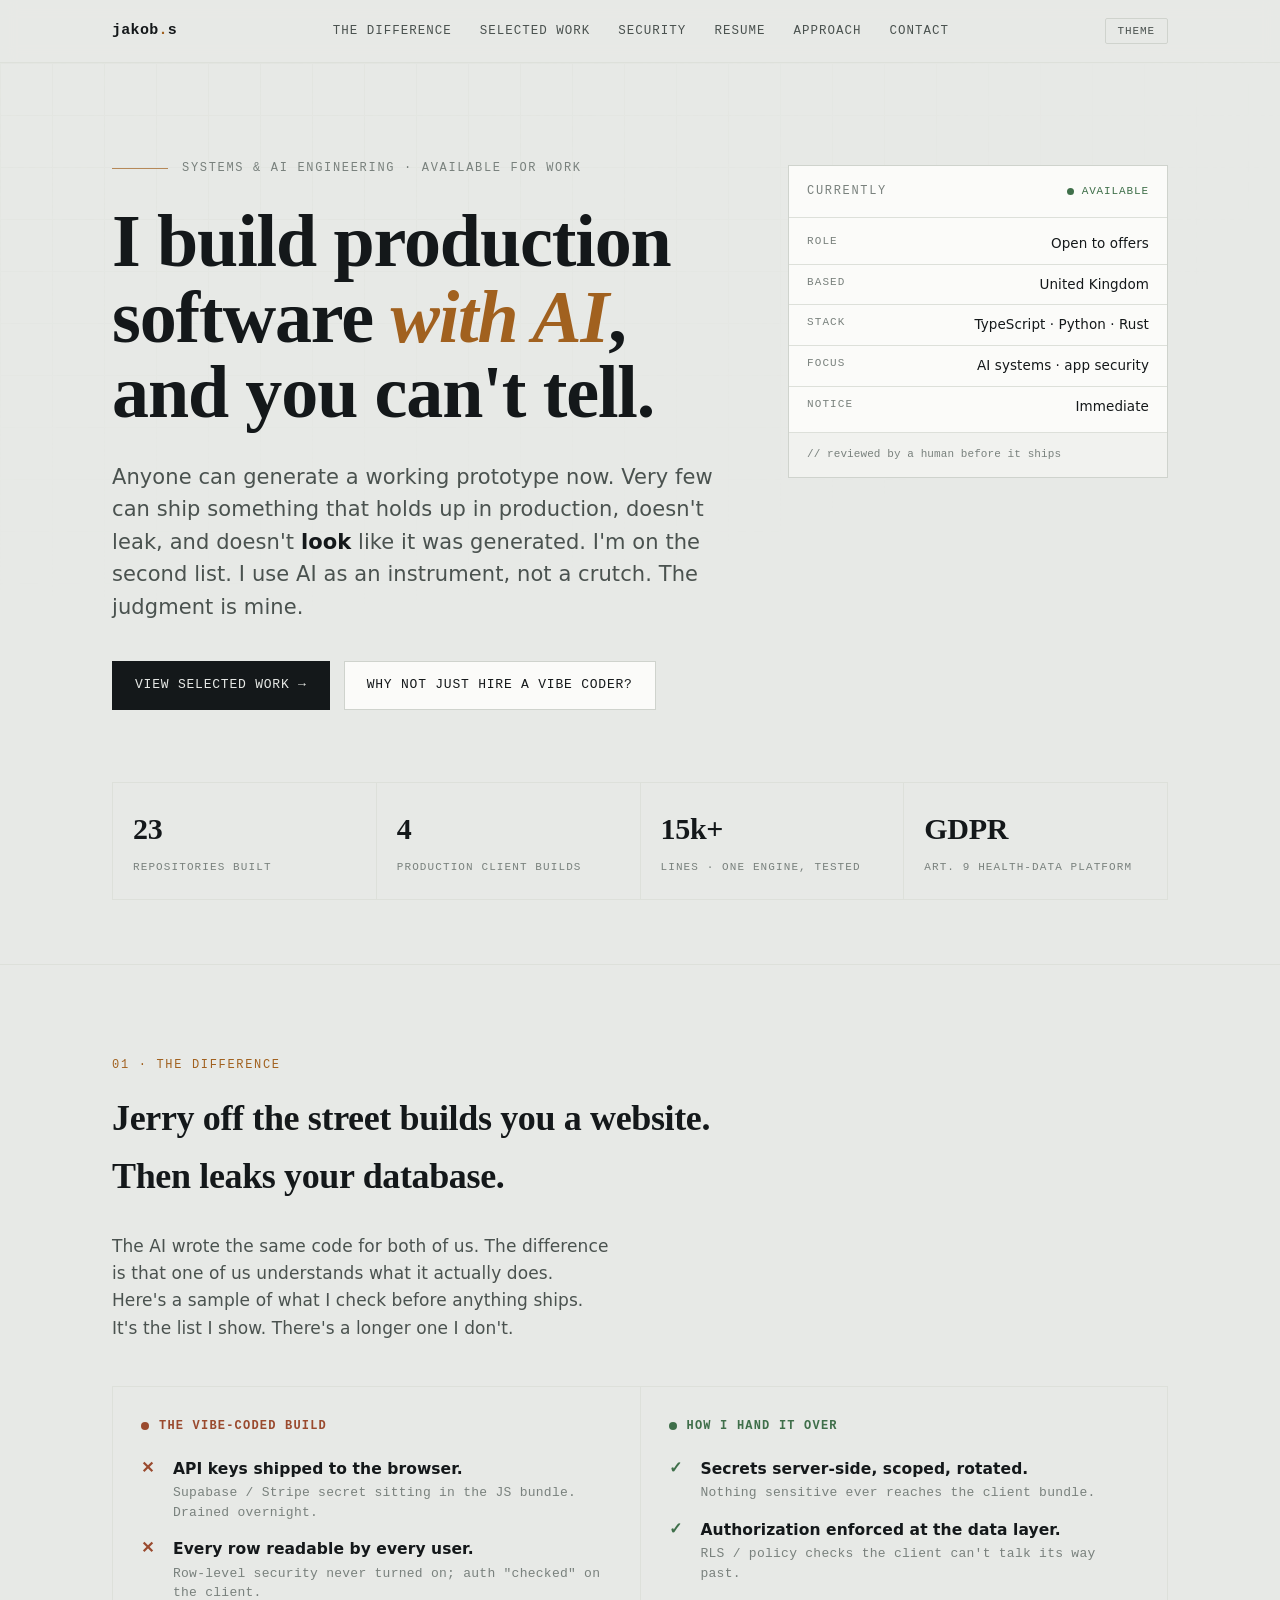
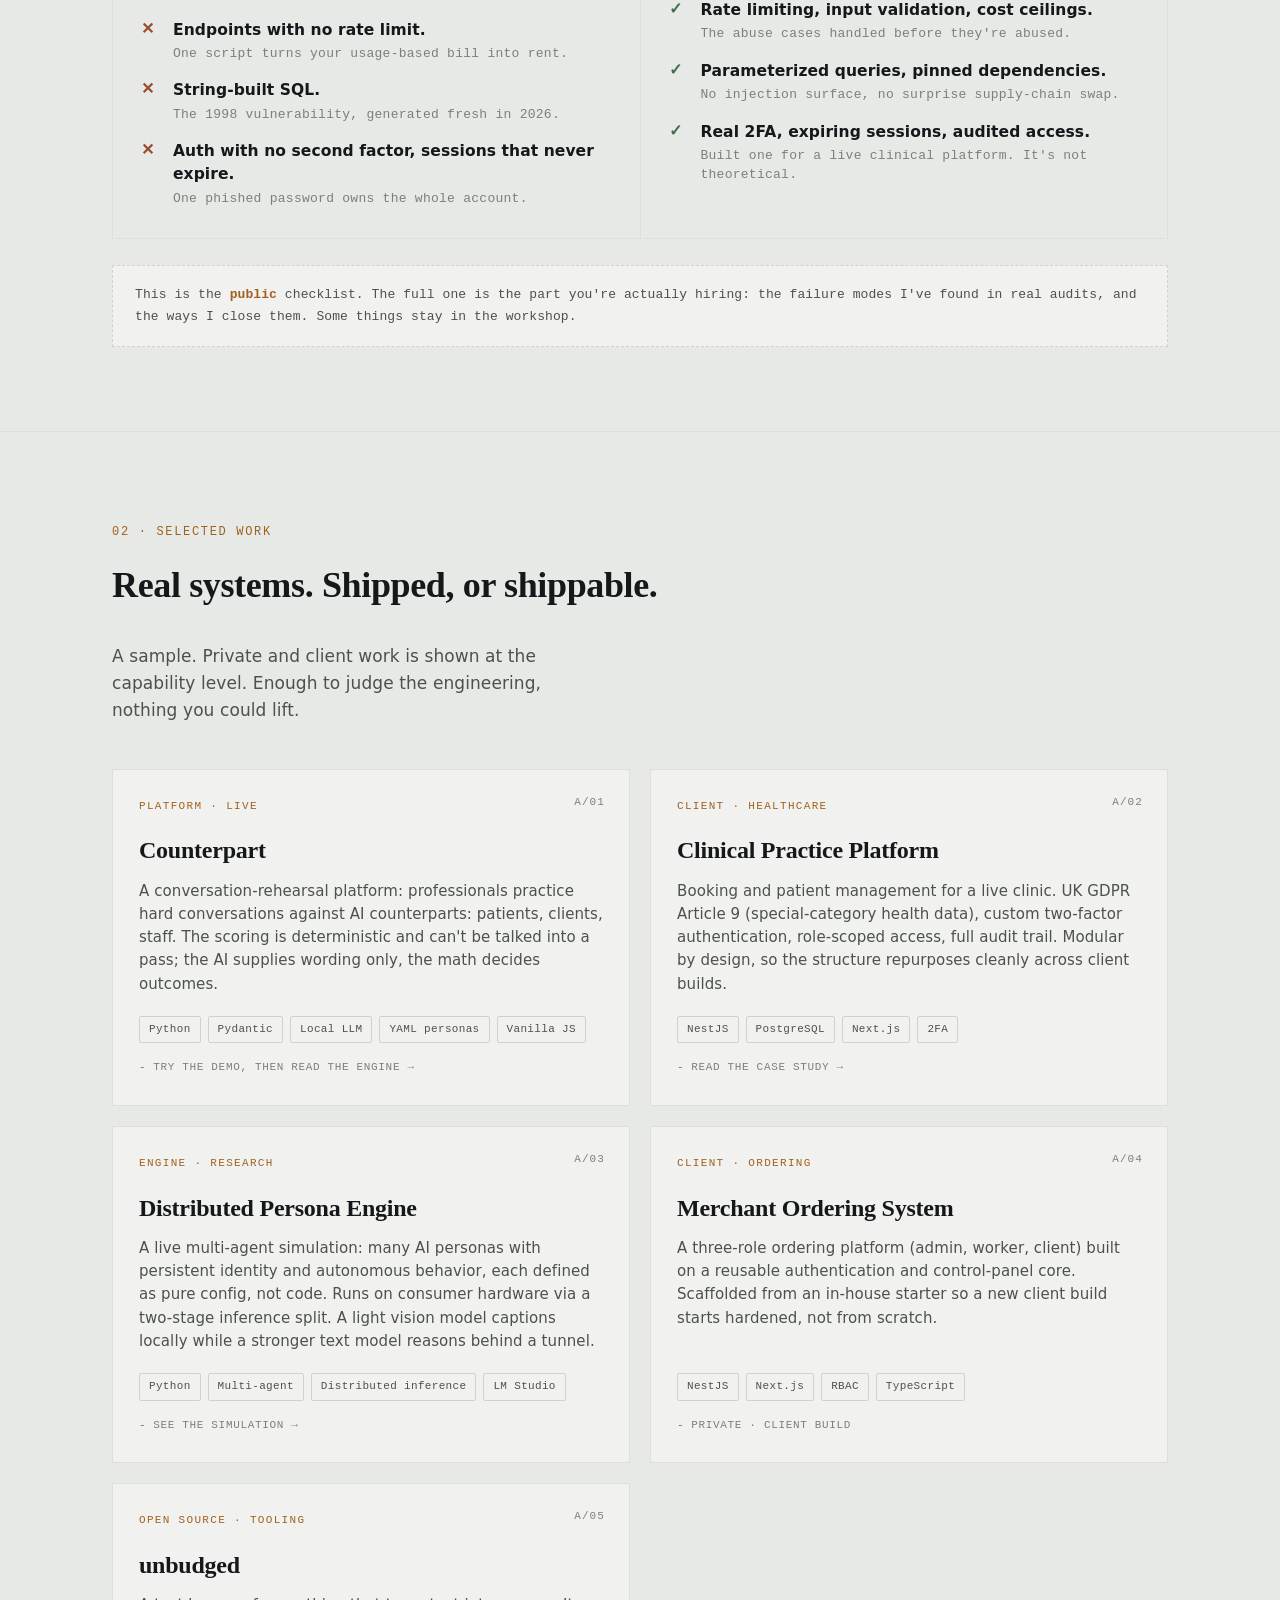
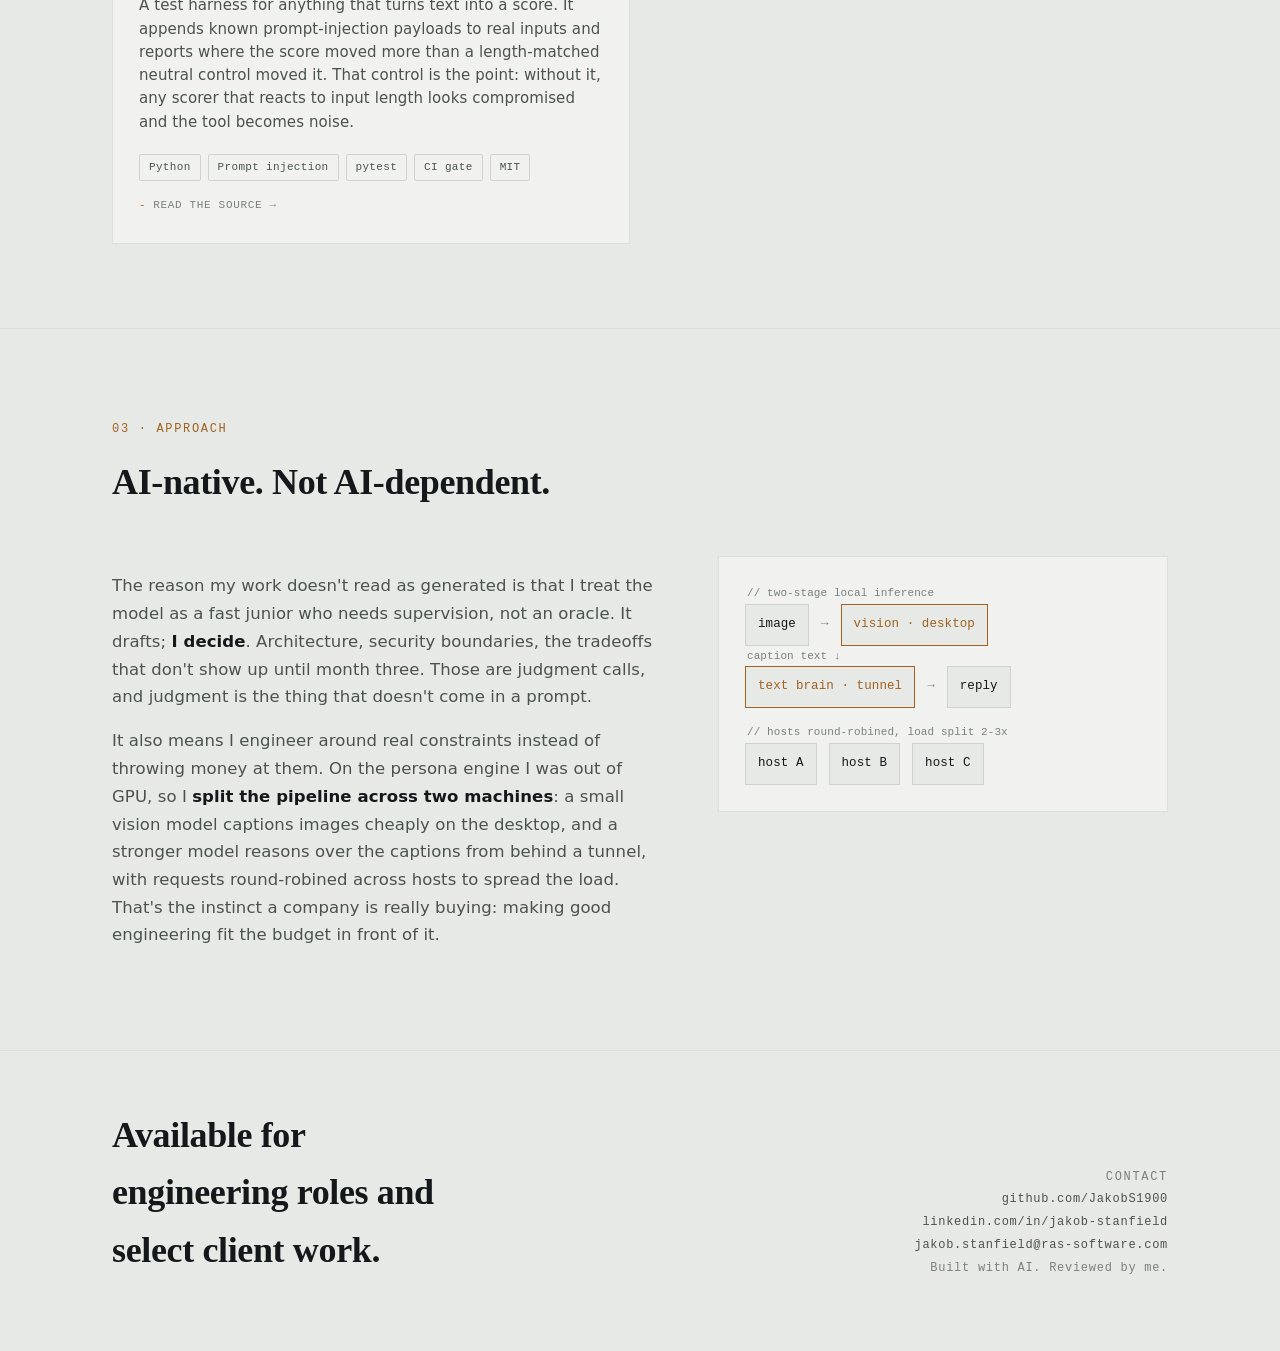
==== index.html @ ceb644d4 "Link unbudged from the site Adds it as a Selected Work card, a resume entry, and a line on the Count" ====
<!DOCTYPE html>
<html lang="en">
<head>
<meta charset="utf-8">
<meta name="viewport" content="width=device-width, initial-scale=1">
<title>Jakob S. - Systems and AI Engineering</title>
<link rel="stylesheet" href="styles.css">
<meta name="description" content="I build production software with AI and ship it so you can't tell. Systems and AI engineering with a focus on security, safety, and things that hold up in production.">
<link rel="icon" type="image/svg+xml" href="favicon.svg">
<meta property="og:type" content="website">
<meta property="og:title" content="Jakob S. - Systems and AI Engineering">
<meta property="og:description" content="I build production software with AI and ship it so you can't tell. Systems and AI engineering with a focus on security, safety, and things that hold up in production.">
<meta property="og:url" content="https://jakobs1900.github.io/portfolio/">
<meta property="og:image" content="https://jakobs1900.github.io/portfolio/og-image.png">
<meta name="twitter:card" content="summary_large_image">
<script>(function(){try{var t=localStorage.getItem('jsz-theme');if(t)document.documentElement.setAttribute('data-theme',t);}catch(e){}})();</script>
</head>
<body>

<header class="bar">
  <div class="wrap">
    <div class="mark">jakob<b>.</b>s</div>
    <nav class="links">
      <a href="#difference">The Difference</a>
      <a href="#work">Selected Work</a>
      <a href="security.html">Security</a>
      <a href="resume.html">Resume</a>
      <a href="#approach">Approach</a>
      <a href="#contact">Contact</a>
    </nav>
    <button class="theme-toggle" onclick="toggleTheme()">Theme</button>
  </div>
</header>

<main>
  <section class="hero">
    <div class="wrap">
      <div class="hero-grid">
        <div class="hero-lead">
          <div class="eyebrow">
            <span class="rule"></span>
            <span class="readout">Systems &amp; AI Engineering · Available for work</span>
          </div>
          <h1 class="title">I build production software <em>with AI</em>, and you can't tell.</h1>
          <p class="lede">
            Anyone can generate a working prototype now. Very few can ship something
            that holds up in production, doesn't leak, and doesn't <strong>look</strong>
            like it was generated. I'm on the second list. I use AI as an instrument,
            not a crutch. The judgment is mine.
          </p>
          <div class="cta-row">
            <a class="btn solid" href="#work">View selected work →</a>
            <a class="btn" href="#difference">Why not just hire a vibe coder?</a>
          </div>
        </div>

        <aside class="plate" aria-label="Status">
          <div class="plate-top">
            <span class="readout">Currently</span>
            <span class="pulse"><i></i>Available</span>
          </div>
          <dl class="plate-rows">
            <div><dt>Role</dt><dd>Open to offers</dd></div>
            <div><dt>Based</dt><dd>United Kingdom</dd></div>
            <div><dt>Stack</dt><dd>TypeScript · Python · Rust</dd></div>
            <div><dt>Focus</dt><dd>AI systems · app security</dd></div>
            <div><dt>Notice</dt><dd>Immediate</dd></div>
          </dl>
          <div class="plate-foot">// reviewed by a human before it ships</div>
        </aside>
      </div>

      <div class="stats">
        <div class="stat"><div class="n">23</div><div class="l">Repositories built</div></div>
        <div class="stat"><div class="n">4</div><div class="l">Production client builds</div></div>
        <div class="stat"><div class="n">15k+</div><div class="l">Lines · one engine, tested</div></div>
        <div class="stat"><div class="n">GDPR</div><div class="l">Art. 9 health-data platform</div></div>
      </div>
    </div>
  </section>

  <section class="block" id="difference">
    <div class="wrap">
      <div class="sec-head">
        <div>
          <span class="readout accent">01 · The Difference</span>
          <h2 style="margin-top:14px">Jerry off the street builds you a website.<br>Then leaks your database.</h2>
        </div>
        <p>The AI wrote the same code for both of us. The difference is that one
          of us understands what it actually does. Here's a sample of what I
          check before anything ships. It's the list I show. There's a longer
          one I don't.</p>
      </div>

      <div class="diff">
        <div class="col them">
          <h3><span class="dot"></span> The vibe-coded build</h3>
          <ul class="checks">
            <li><span class="sym">✕</span><div><b>API keys shipped to the browser.</b><small>Supabase / Stripe secret sitting in the JS bundle. Drained overnight.</small></div></li>
            <li><span class="sym">✕</span><div><b>Every row readable by every user.</b><small>Row-level security never turned on; auth "checked" on the client.</small></div></li>
            <li><span class="sym">✕</span><div><b>Endpoints with no rate limit.</b><small>One script turns your usage-based bill into rent.</small></div></li>
            <li><span class="sym">✕</span><div><b>String-built SQL.</b><small>The 1998 vulnerability, generated fresh in 2026.</small></div></li>
            <li><span class="sym">✕</span><div><b>Auth with no second factor, sessions that never expire.</b><small>One phished password owns the whole account.</small></div></li>
          </ul>
        </div>
        <div class="col me">
          <h3><span class="dot"></span> How I hand it over</h3>
          <ul class="checks">
            <li><span class="sym">✓</span><div><b>Secrets server-side, scoped, rotated.</b><small>Nothing sensitive ever reaches the client bundle.</small></div></li>
            <li><span class="sym">✓</span><div><b>Authorization enforced at the data layer.</b><small>RLS / policy checks the client can't talk its way past.</small></div></li>
            <li><span class="sym">✓</span><div><b>Rate limiting, input validation, cost ceilings.</b><small>The abuse cases handled before they're abused.</small></div></li>
            <li><span class="sym">✓</span><div><b>Parameterized queries, pinned dependencies.</b><small>No injection surface, no surprise supply-chain swap.</small></div></li>
            <li><span class="sym">✓</span><div><b>Real 2FA, expiring sessions, audited access.</b><small>Built one for a live clinical platform. It's not theoretical.</small></div></li>
          </ul>
        </div>
      </div>

      <div class="gate">
        This is the <b>public</b> checklist. The full one is the part you're
        actually hiring: the failure modes I've found in real audits, and the
        ways I close them. Some things stay in the workshop.
      </div>
    </div>
  </section>

  <section class="block" id="work">
    <div class="wrap">
      <div class="sec-head">
        <div>
          <span class="readout accent">02 · Selected Work</span>
          <h2 style="margin-top:14px">Real systems. Shipped, or shippable.</h2>
        </div>
        <p>A sample. Private and client work is shown at the capability level.
          Enough to judge the engineering, nothing you could lift.</p>
      </div>

      <div class="work">
        <a class="card" href="counterpart.html">
          <span class="idx">A/01</span>
          <div class="kind">Platform · Live</div>
          <h3>Counterpart</h3>
          <p>A conversation-rehearsal platform: professionals practice hard
            conversations against AI counterparts: patients, clients, staff.
            The scoring is deterministic and can't be talked into a pass; the
            AI supplies wording only, the math decides outcomes.</p>
          <div class="stack">
            <span class="chip">Python</span><span class="chip">Pydantic</span>
            <span class="chip">Local LLM</span><span class="chip">YAML personas</span>
            <span class="chip">Vanilla JS</span>
          </div>
          <span class="lock">Try the demo, then read the engine &rarr;</span>
        </a>

        <a class="card" href="clinical-platform.html">
          <span class="idx">A/02</span>
          <div class="kind">Client · Healthcare</div>
          <h3>Clinical Practice Platform</h3>
          <p>Booking and patient management for a live clinic. UK GDPR Article 9
            (special-category health data), custom two-factor authentication,
            role-scoped access, full audit trail. Modular by design, so the
            structure repurposes cleanly across client builds.</p>
          <div class="stack">
            <span class="chip">NestJS</span><span class="chip">PostgreSQL</span>
            <span class="chip">Next.js</span><span class="chip">2FA</span>
          </div>
          <span class="lock">Read the case study &rarr;</span>
        </a>

        <a class="card" href="persona-engine.html">
          <span class="idx">A/03</span>
          <div class="kind">Engine · Research</div>
          <h3>Distributed Persona Engine</h3>
          <p>A live multi-agent simulation: many AI personas with persistent
            identity and autonomous behavior, each defined as pure config, not
            code. Runs on consumer hardware via a two-stage inference split.
            A light vision model captions locally while a stronger text model
            reasons behind a tunnel.</p>
          <div class="stack">
            <span class="chip">Python</span><span class="chip">Multi-agent</span>
            <span class="chip">Distributed inference</span><span class="chip">LM Studio</span>
          </div>
          <span class="lock">See the simulation &rarr;</span>
        </a>

        <article class="card">
          <span class="idx">A/04</span>
          <div class="kind">Client · Ordering</div>
          <h3>Merchant Ordering System</h3>
          <p>A three-role ordering platform (admin, worker, client) built on a
            reusable authentication and control-panel core. Scaffolded from an
            in-house starter so a new client build starts hardened, not from
            scratch.</p>
          <div class="stack">
            <span class="chip">NestJS</span><span class="chip">Next.js</span>
            <span class="chip">RBAC</span><span class="chip">TypeScript</span>
          </div>
          <span class="lock">Private · client build</span>
        </article>

        <a class="card" href="https://github.com/JakobS1900/unbudged">
          <span class="idx">A/05</span>
          <div class="kind">Open source · Tooling</div>
          <h3>unbudged</h3>
          <p>A test harness for anything that turns text into a score. It appends
            known prompt-injection payloads to real inputs and reports where the
            score moved more than a length-matched neutral control moved it. That
            control is the point: without it, any scorer that reacts to input
            length looks compromised and the tool becomes noise.</p>
          <div class="stack">
            <span class="chip">Python</span><span class="chip">Prompt injection</span>
            <span class="chip">pytest</span><span class="chip">CI gate</span>
            <span class="chip">MIT</span>
          </div>
          <span class="lock">Read the source &rarr;</span>
        </a>
      </div>
    </div>
  </section>

  <section class="block" id="approach">
    <div class="wrap">
      <div class="sec-head">
        <div>
          <span class="readout accent">03 · Approach</span>
          <h2 style="margin-top:14px">AI-native. Not AI-dependent.</h2>
        </div>
      </div>
      <div class="appr">
        <div>
          <p>The reason my work doesn't read as generated is that I treat the
            model as a fast junior who needs supervision, not an oracle. It
            drafts; <strong>I decide</strong>. Architecture, security boundaries,
            the tradeoffs that don't show up until month three. Those are
            judgment calls, and judgment is the thing that doesn't come in a
            prompt.</p>
          <p>It also means I engineer around real constraints instead of
            throwing money at them. On the persona engine I was out of GPU, so I
            <strong>split the pipeline across two machines</strong>: a small
            vision model captions images cheaply on the desktop, and a stronger
            model reasons over the captions from behind a tunnel, with requests
            round-robined across hosts to spread the load. That's the
            instinct a company is really buying: making good engineering fit the
            budget in front of it.</p>
        </div>
        <div class="diagram">
          <div class="note">// two-stage local inference</div>
          <div class="row"><span class="box">image</span><span class="arr">→</span><span class="box a">vision · desktop</span></div>
          <div class="row" style="padding-left:0"><span class="note">caption text ↓</span></div>
          <div class="row"><span class="box a">text brain · tunnel</span><span class="arr">→</span><span class="box">reply</span></div>
          <div class="note" style="margin-top:14px">// hosts round-robined, load split 2-3x</div>
          <div class="row"><span class="box">host A</span><span class="box">host B</span><span class="box">host C</span></div>
        </div>
      </div>
    </div>
  </section>
</main>

<footer id="contact">
  <div class="wrap foot">
    <h2>Available for engineering roles and select client work.</h2>
    <div class="meta">
      <span class="readout">Contact</span><br>
      <a href="https://github.com/JakobS1900">github.com/JakobS1900</a><br>
      <a href="https://www.linkedin.com/in/jakob-stanfield-65a4b85a/">linkedin.com/in/jakob-stanfield</a><br>
      <a href="mailto:jakob.stanfield@ras-software.com">jakob.stanfield@ras-software.com</a><br>
      <span style="color:var(--ink-faint)">Built with AI. Reviewed by me.</span>
    </div>
  </div>
</footer>

<script src="app.js"></script>
<script data-goatcounter="https://js101923.goatcounter.com/count" async src="https://gc.zgo.at/count.js"></script>
</body>
</html>
---- styles.css ----
/* Jakob S. portfolio - shared design system ("instrument panel") */

:root{
  --bg:#e7e9e6; --surface:#f1f2ef; --raise:#fbfbf9;
  --ink:#14181a; --ink-soft:#4a524f; --ink-faint:#79817d;
  --line:#cfd3cd; --line-soft:#dde0da;
  --accent:#a1611f; --accent-ink:#8a5219;
  --good:#3f6f4a; --warn:#9a4a2e;
  --shadow:20 25 22;
  --serif:"Iowan Old Style","Palatino Linotype",Palatino,Georgia,"Times New Roman",serif;
  --sans:system-ui,-apple-system,"Segoe UI",Roboto,Helvetica,Arial,sans-serif;
  --mono:"Cascadia Code","Cascadia Mono",Consolas,"SF Mono",Menlo,monospace;
}
@media (prefers-color-scheme:dark){
  :root{
    --bg:#0f1417; --surface:#161c1f; --raise:#1b2226;
    --ink:#e8ebe8; --ink-soft:#9aa3a0; --ink-faint:#69726f;
    --line:#26302f; --line-soft:#1f2827;
    --accent:#d69a4c; --accent-ink:#e2ab63;
    --good:#7bb489; --warn:#d98b64;
    --shadow:0 0 0;
  }
}
:root[data-theme="light"]{
  --bg:#e7e9e6; --surface:#f1f2ef; --raise:#fbfbf9;
  --ink:#14181a; --ink-soft:#4a524f; --ink-faint:#79817d;
  --line:#cfd3cd; --line-soft:#dde0da;
  --accent:#a1611f; --accent-ink:#8a5219; --good:#3f6f4a; --warn:#9a4a2e;
}
:root[data-theme="dark"]{
  --bg:#0f1417; --surface:#161c1f; --raise:#1b2226;
  --ink:#e8ebe8; --ink-soft:#9aa3a0; --ink-faint:#69726f;
  --line:#26302f; --line-soft:#1f2827;
  --accent:#d69a4c; --accent-ink:#e2ab63; --good:#7bb489; --warn:#d98b64;
}

*{box-sizing:border-box}
html{-webkit-text-size-adjust:100%}

/* visible keyboard focus, accent-tinted, never on mouse click */
:focus-visible{outline:2px solid var(--accent); outline-offset:3px; border-radius:1px}
:focus:not(:focus-visible){outline:none}

/* respect reduced-motion across the whole site */
@media (prefers-reduced-motion:reduce){
  *{animation-duration:.001ms !important; animation-iteration-count:1 !important; transition-duration:.001ms !important; scroll-behavior:auto !important}
}
body{
  margin:0; background:var(--bg); color:var(--ink);
  font-family:var(--sans); line-height:1.6;
  font-size:17px; letter-spacing:.005em;
  -webkit-font-smoothing:antialiased;
}
.wrap{max-width:1120px; margin:0 auto; padding:0 32px}
.wrap-narrow{max-width:760px; margin:0 auto; padding:0 32px}
a{color:inherit}

.readout{
  font-family:var(--mono); font-size:12px; letter-spacing:.14em;
  text-transform:uppercase; color:var(--ink-faint); font-weight:500;
}
.accent{color:var(--accent)}

/* ---- top bar ---- */
header.bar{
  position:sticky; top:0; z-index:20;
  background:color-mix(in srgb,var(--bg) 88%, transparent);
  backdrop-filter:saturate(1.1) blur(8px);
  border-bottom:1px solid var(--line-soft);
}
.bar .wrap{display:flex; align-items:center; justify-content:space-between; height:62px}
.mark{font-family:var(--mono); font-weight:600; letter-spacing:.02em; font-size:15px; text-decoration:none}
.mark b{color:var(--accent)}
nav.links{display:flex; gap:28px}
nav.links a{
  font-family:var(--mono); font-size:12.5px; letter-spacing:.08em;
  text-transform:uppercase; color:var(--ink-soft); text-decoration:none;
  padding:4px 0; border-bottom:1px solid transparent; transition:.18s;
}
nav.links a:hover,nav.links a.here{color:var(--ink); border-color:var(--accent)}
@media(max-width:720px){nav.links{display:none}}

/* mobile nav (injected by app.js) */
.menu-btn{display:none; flex-direction:column; gap:4px; width:36px; height:32px;
  align-items:center; justify-content:center; margin-left:auto; margin-right:10px;
  background:none; border:1px solid var(--line); border-radius:2px; cursor:pointer}
.menu-btn span{display:block; width:16px; height:1.5px; background:var(--ink-soft); transition:.2s}
.menu-btn.active span:nth-child(1){transform:translateY(5.5px) rotate(45deg)}
.menu-btn.active span:nth-child(2){opacity:0}
.menu-btn.active span:nth-child(3){transform:translateY(-5.5px) rotate(-45deg)}
.mobile-menu{position:fixed; top:61px; left:0; right:0; z-index:19; background:var(--bg);
  border-bottom:1px solid var(--line); display:none; flex-direction:column}
.mobile-menu.open{display:flex}
.mobile-menu a{font-family:var(--mono); font-size:13px; letter-spacing:.06em; text-transform:uppercase;
  color:var(--ink-soft); text-decoration:none; padding:15px 32px; border-bottom:1px solid var(--line-soft)}
.mobile-menu a:last-child{border-bottom:0}
.mobile-menu a:hover,.mobile-menu a.here{color:var(--accent)}
@media(max-width:720px){.menu-btn{display:flex}}
@media(min-width:721px){.mobile-menu{display:none !important}}

.theme-toggle{
  font-family:var(--mono); font-size:11px; letter-spacing:.08em; text-transform:uppercase;
  background:none; border:1px solid var(--line); color:var(--ink-soft);
  padding:6px 12px; cursor:pointer; border-radius:2px;
}
.theme-toggle:hover{border-color:var(--accent); color:var(--accent)}

/* ---- hero ---- */
.hero{padding:96px 0 64px; position:relative; overflow:hidden}
.hero::before{
  content:""; position:absolute; inset:0; z-index:0; pointer-events:none;
  background-image:
    linear-gradient(var(--line-soft) 1px,transparent 1px),
    linear-gradient(90deg,var(--line-soft) 1px,transparent 1px);
  background-size:52px 52px;
  -webkit-mask-image:radial-gradient(120% 90% at 20% 0%,#000 0%,transparent 68%);
  mask-image:radial-gradient(120% 90% at 20% 0%,#000 0%,transparent 68%);
  opacity:.5;
}
.hero .wrap{position:relative; z-index:1}
.hero-grid{display:grid; grid-template-columns:1fr; gap:44px; align-items:start}
@media(min-width:900px){.hero-grid{grid-template-columns:1.55fr .95fr; gap:56px}}

/* spec plate */
.plate{
  border:1px solid var(--line); background:var(--raise);
  box-shadow:0 1px 0 var(--line-soft), 0 24px 48px -32px rgba(var(--shadow),.5);
  align-self:start; margin-top:6px;
}
.plate-top{display:flex; align-items:center; justify-content:space-between; padding:16px 18px; border-bottom:1px solid var(--line-soft)}
.pulse{display:inline-flex; align-items:center; gap:8px; font-family:var(--mono); font-size:11px; letter-spacing:.08em; text-transform:uppercase; color:var(--good)}
.pulse i{width:7px; height:7px; border-radius:50%; background:var(--good); box-shadow:0 0 0 0 var(--good); animation:pulse 2.4s ease-out infinite}
@keyframes pulse{0%{box-shadow:0 0 0 0 color-mix(in srgb,var(--good) 55%,transparent)}70%{box-shadow:0 0 0 7px transparent}100%{box-shadow:0 0 0 0 transparent}}
@media (prefers-reduced-motion:reduce){.pulse i{animation:none}}
.plate-rows{margin:0; padding:6px 0}
.plate-rows>div{display:flex; justify-content:space-between; gap:16px; padding:9px 18px; border-bottom:1px solid var(--line-soft)}
.plate-rows>div:last-child{border-bottom:0}
.plate-rows dt{font-family:var(--mono); font-size:11px; letter-spacing:.1em; text-transform:uppercase; color:var(--ink-faint); margin:0}
.plate-rows dd{margin:0; font-size:13.5px; color:var(--ink); text-align:right; font-weight:500}
.plate-foot{padding:13px 18px; font-family:var(--mono); font-size:11px; color:var(--ink-faint); border-top:1px solid var(--line-soft); background:var(--surface)}
.eyebrow{display:flex; align-items:center; gap:14px; margin-bottom:26px}
.eyebrow .rule{height:1px; width:56px; background:var(--accent); opacity:.7}
h1.title{
  font-family:var(--serif); font-weight:600;
  font-size:clamp(40px,6.4vw,74px); line-height:1.02;
  letter-spacing:-.015em; margin:0; text-wrap:balance; max-width:16ch;
}
h1.title em{font-style:italic; color:var(--accent)}
.lede{
  margin:30px 0 0; font-size:clamp(18px,2.1vw,21px);
  color:var(--ink-soft); max-width:56ch; line-height:1.55;
}
.lede strong{color:var(--ink); font-weight:600}
.cta-row{display:flex; gap:14px; flex-wrap:wrap; margin-top:38px}
.btn{
  font-family:var(--mono); font-size:13px; letter-spacing:.06em;
  text-transform:uppercase; text-decoration:none; padding:13px 22px;
  border:1px solid var(--line); color:var(--ink); background:var(--raise);
  transition:.18s; display:inline-flex; align-items:center; gap:10px; cursor:pointer;
}
.btn:hover{border-color:var(--accent); color:var(--accent)}
.btn.solid{background:var(--ink); color:var(--bg); border-color:var(--ink)}
.btn.solid:hover{background:var(--accent); border-color:var(--accent); color:#111}
.btn[disabled]{opacity:.4; pointer-events:none}

/* stat strip */
.stats{
  display:grid; grid-template-columns:repeat(4,1fr); gap:1px;
  background:var(--line-soft); border:1px solid var(--line-soft); margin-top:72px;
}
.stat{background:var(--bg); padding:22px 20px}
.stat .n{font-family:var(--serif); font-size:30px; font-weight:600; letter-spacing:-.01em; font-variant-numeric:tabular-nums}
.stat .l{font-family:var(--mono); font-size:11px; letter-spacing:.1em; text-transform:uppercase; color:var(--ink-faint); margin-top:6px}
@media(max-width:720px){.stats{grid-template-columns:repeat(2,1fr)}}

/* ---- section frame ---- */
section.block{padding:84px 0; border-top:1px solid var(--line-soft)}
.sec-head{display:flex; align-items:baseline; justify-content:space-between; gap:20px; margin-bottom:44px; flex-wrap:wrap}
h2{font-family:var(--serif); font-weight:600; font-size:clamp(26px,3.4vw,36px); letter-spacing:-.01em; margin:0; text-wrap:balance}
.sec-head p{margin:8px 0 0; color:var(--ink-soft); max-width:46ch}

/* ---- two-column comparison ---- */
.diff{display:grid; grid-template-columns:1fr 1fr; gap:1px; background:var(--line-soft); border:1px solid var(--line-soft)}
@media(max-width:820px){.diff{grid-template-columns:1fr}}
.col{background:var(--bg); padding:30px 28px}
.col h3{font-family:var(--mono); font-size:12px; letter-spacing:.1em; text-transform:uppercase; margin:0 0 22px; display:flex; align-items:center; gap:10px}
.col.them h3{color:var(--warn)}
.col.me h3{color:var(--good)}
.col h3 .dot{width:8px; height:8px; border-radius:50%; background:currentColor; flex:none}
ul.checks{list-style:none; margin:0; padding:0; display:flex; flex-direction:column; gap:16px}
ul.checks li{display:grid; grid-template-columns:20px 1fr; gap:12px; align-items:start; font-size:15.5px; line-height:1.5}
ul.checks .sym{font-family:var(--mono); font-weight:700; line-height:1.5}
.them .sym{color:var(--warn)}
.me .sym{color:var(--good)}
ul.checks b{font-weight:600}
ul.checks small{display:block; color:var(--ink-faint); font-size:13px; margin-top:2px; font-family:var(--mono); letter-spacing:.02em}
.gate{
  margin-top:26px; padding:18px 22px; border:1px dashed var(--line);
  font-family:var(--mono); font-size:13px; color:var(--ink-soft); line-height:1.7; background:var(--surface);
}
.gate b{color:var(--accent)}

/* ---- work cards ---- */
.work{display:grid; grid-template-columns:1fr 1fr; gap:20px}
@media(max-width:820px){.work{grid-template-columns:1fr}}
.card{
  border:1px solid var(--line-soft); background:var(--surface);
  padding:28px 26px; display:flex; flex-direction:column; gap:0;
  transition:.2s; position:relative; text-decoration:none; color:inherit;
}
.card:hover{border-color:var(--line); transform:translateY(-2px)}
.card .idx{position:absolute; top:24px; right:24px; font-family:var(--mono); font-size:11px; color:var(--ink-faint); letter-spacing:.1em}
.card .kind{font-family:var(--mono); font-size:11px; letter-spacing:.12em; text-transform:uppercase; color:var(--accent); margin-bottom:16px}
.card h3{font-family:var(--serif); font-size:24px; font-weight:600; margin:0 0 10px; letter-spacing:-.01em}
.card p{margin:0 0 20px; color:var(--ink-soft); font-size:15px; line-height:1.55}
.stack{display:flex; flex-wrap:wrap; gap:7px; margin-top:auto}
.chip{font-family:var(--mono); font-size:11px; letter-spacing:.03em; color:var(--ink-soft); border:1px solid var(--line); padding:4px 9px; border-radius:2px}
.lock{display:inline-flex; align-items:center; gap:7px; font-family:var(--mono); font-size:11px; letter-spacing:.06em; text-transform:uppercase; color:var(--ink-faint); margin-top:16px}
.lock::before{content:"-"; color:var(--accent)}

/* ---- approach / diagram ---- */
.appr{display:grid; grid-template-columns:1.1fr .9fr; gap:56px; align-items:start}
@media(max-width:820px){.appr{grid-template-columns:1fr; gap:36px}}
.appr p{color:var(--ink-soft); font-size:16.5px; line-height:1.68}
.appr p strong{color:var(--ink)}
.diagram{border:1px solid var(--line-soft); background:var(--surface); padding:26px; font-family:var(--mono); font-size:12.5px; color:var(--ink-soft); line-height:1.9}
.diagram .row{display:flex; align-items:center; gap:12px}
.diagram .box{border:1px solid var(--line); padding:8px 12px; color:var(--ink); background:var(--bg); flex:none}
.diagram .box.a{border-color:var(--accent); color:var(--accent)}
.diagram .arr{color:var(--ink-faint)}
.diagram .note{color:var(--ink-faint); font-size:11px; padding-left:2px}

/* ---- footer ---- */
footer{border-top:1px solid var(--line-soft); padding:56px 0 72px}
.foot{display:flex; justify-content:space-between; align-items:flex-end; gap:30px; flex-wrap:wrap}
.foot h2{max-width:18ch}
.foot .meta{font-family:var(--mono); font-size:12px; color:var(--ink-faint); letter-spacing:.06em; line-height:1.9; text-align:right}
.foot .meta a{color:var(--ink-soft); text-decoration:none}
.foot .meta a:hover{color:var(--accent)}

/* ---- article / case-study prose ---- */
.article{padding:64px 0 40px}
.backlink{
  font-family:var(--mono); font-size:12px; letter-spacing:.06em; text-transform:uppercase;
  color:var(--ink-faint); text-decoration:none; display:inline-flex; gap:8px; align-items:center;
}
.backlink:hover{color:var(--accent)}
.article-head{padding:40px 0 8px}
.article-head h1{font-family:var(--serif); font-weight:600; font-size:clamp(34px,5vw,52px); letter-spacing:-.015em; margin:22px 0 0; line-height:1.05; text-wrap:balance}
.article-head .sub{margin:20px 0 0; color:var(--ink-soft); font-size:clamp(17px,2vw,20px); line-height:1.55; max-width:60ch}
.tagrow{display:flex; flex-wrap:wrap; gap:8px; margin-top:26px}
.prose{padding:8px 0 24px}
.prose h2{font-size:clamp(22px,3vw,28px); margin:52px 0 0}
.prose h3{font-family:var(--serif); font-weight:600; font-size:20px; margin:34px 0 0; letter-spacing:-.01em}
.prose p{color:var(--ink-soft); font-size:17px; line-height:1.72; margin:16px 0 0; max-width:66ch}
.prose strong{color:var(--ink); font-weight:600}
.prose ul{margin:16px 0 0; padding-left:0; list-style:none; max-width:66ch}
.prose ul li{position:relative; padding-left:22px; margin:12px 0; color:var(--ink-soft); line-height:1.6}
.prose ul li::before{content:""; position:absolute; left:2px; top:11px; width:7px; height:7px; background:var(--accent); border-radius:1px}
.prose ul li b{color:var(--ink)}
.codeblock{
  margin:22px 0 0; border:1px solid var(--line-soft); background:var(--surface);
  padding:18px 20px; font-family:var(--mono); font-size:13px; color:var(--ink-soft);
  line-height:1.8; overflow-x:auto; white-space:pre;
}
.callout{
  margin:28px 0 0; border-left:2px solid var(--accent); background:var(--surface);
  padding:18px 22px; color:var(--ink-soft); font-size:15.5px; line-height:1.6;
}
.callout b{color:var(--ink)}
.demo-note{
  font-family:var(--mono); font-size:11px; letter-spacing:.06em; text-transform:uppercase;
  color:var(--ink-faint); border:1px solid var(--line); border-radius:2px;
  padding:4px 10px; display:inline-flex; gap:8px; align-items:center;
}
.demo-note::before{content:""; width:7px; height:7px; border-radius:50%; background:var(--accent)}

/* ---- failure-class list (security page) ---- */
.fc{padding:26px 28px; border-bottom:1px solid var(--line-soft)}
.fc:last-child{border-bottom:0}
.fc-head{display:flex; align-items:baseline; gap:14px; margin-bottom:14px}
.fc-n{font-family:var(--mono); font-size:12px; letter-spacing:.1em; color:var(--ink-faint)}
.fc-head h3{font-family:var(--serif); font-size:21px; font-weight:600; margin:0; letter-spacing:-.01em}
.fc p{margin:8px 0 0; font-size:15.5px; line-height:1.6; max-width:74ch}
.fc-them{color:var(--ink-soft)}
.fc-them b{color:var(--warn); font-weight:600}
.fc-me{color:var(--ink-soft)}
.fc-me b{color:var(--good); font-weight:600}
@media(min-width:820px){
  .fc{display:grid; grid-template-columns:1fr 1fr; gap:8px 34px; align-items:start}
  .fc-head{grid-column:1 / -1}
}
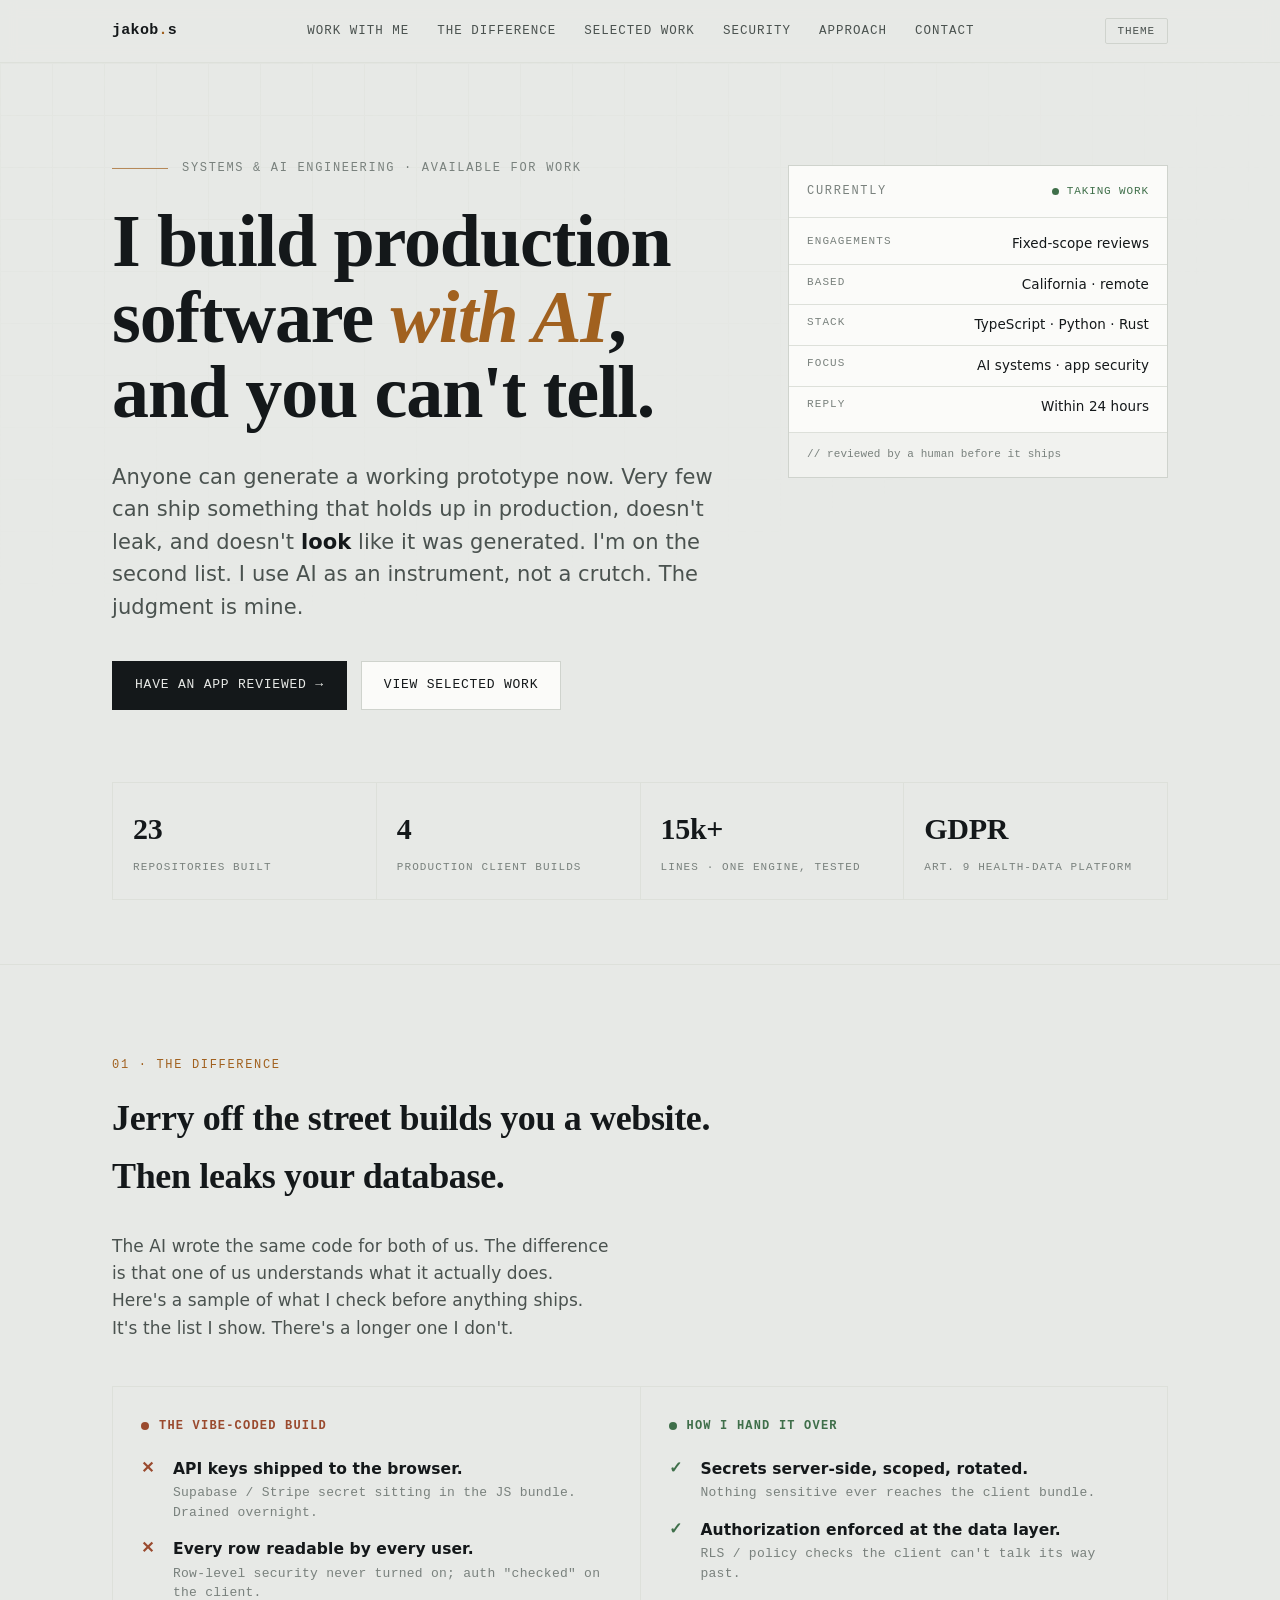
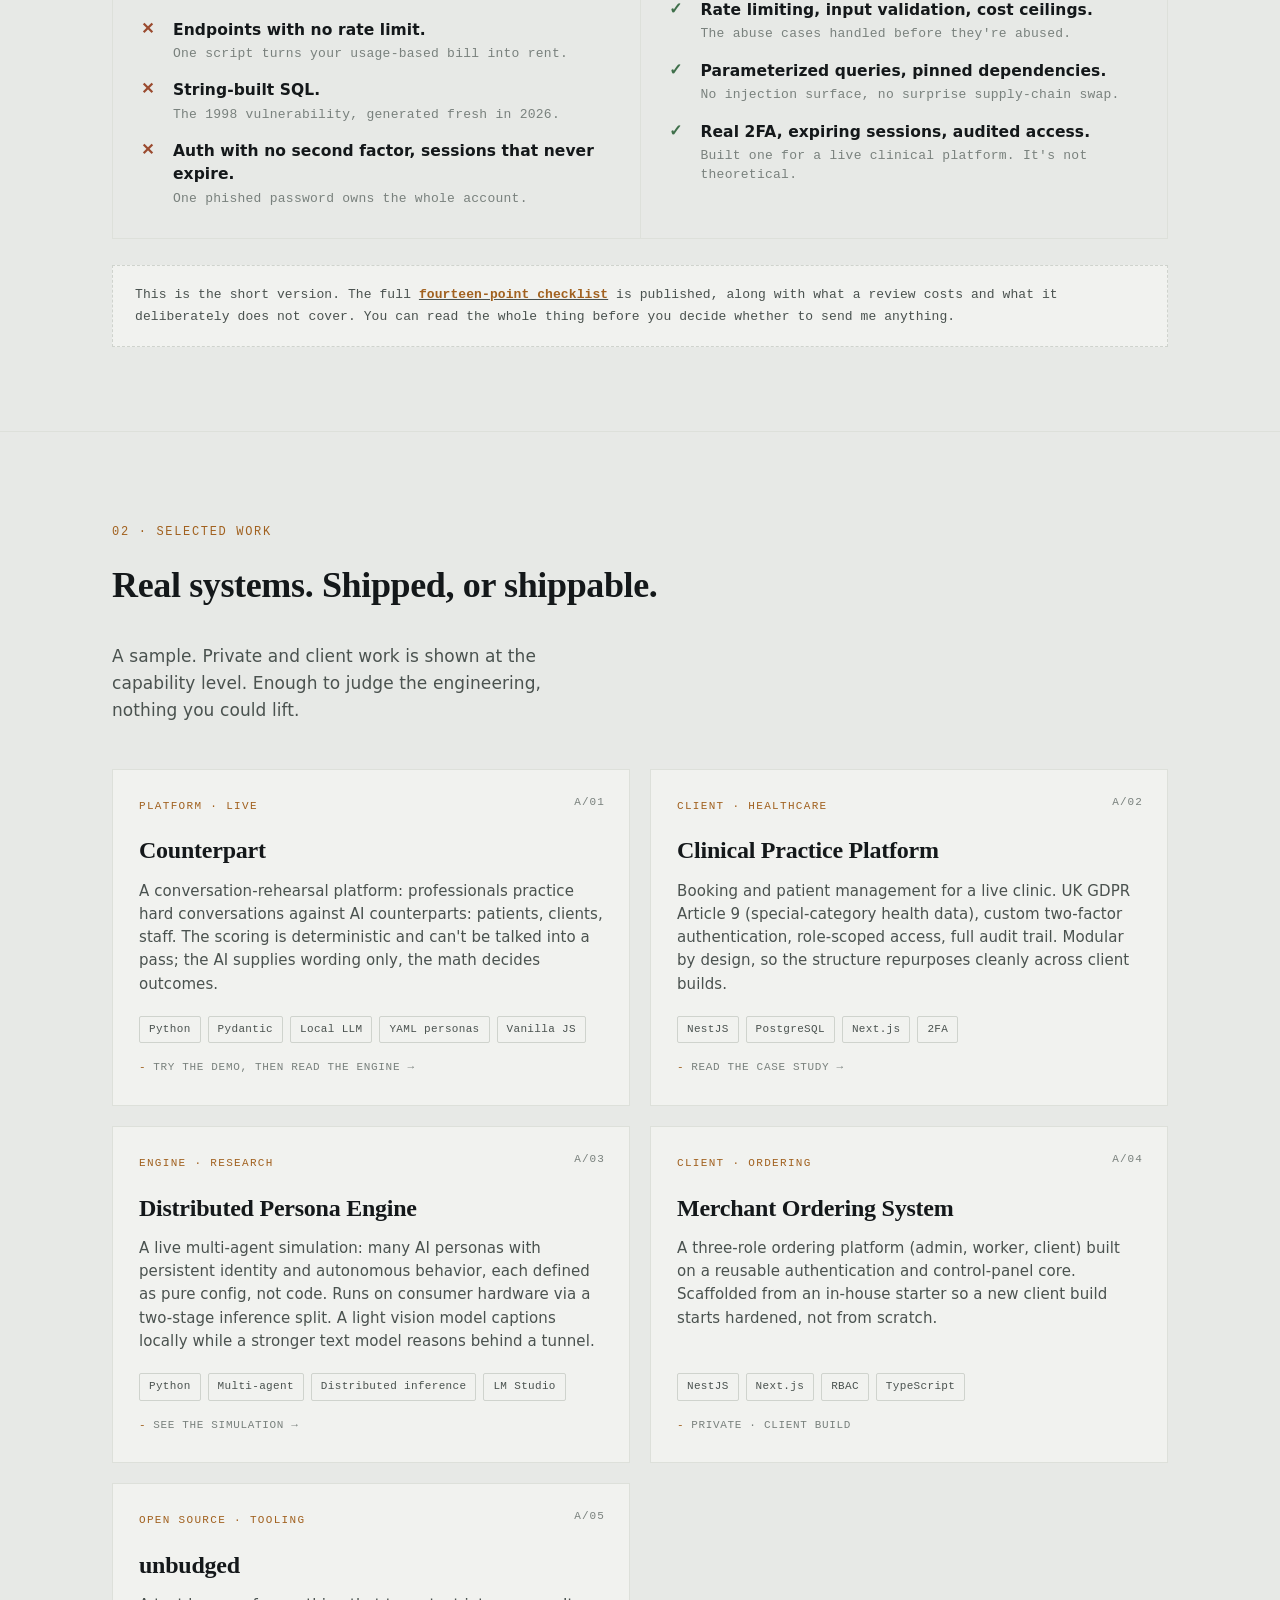
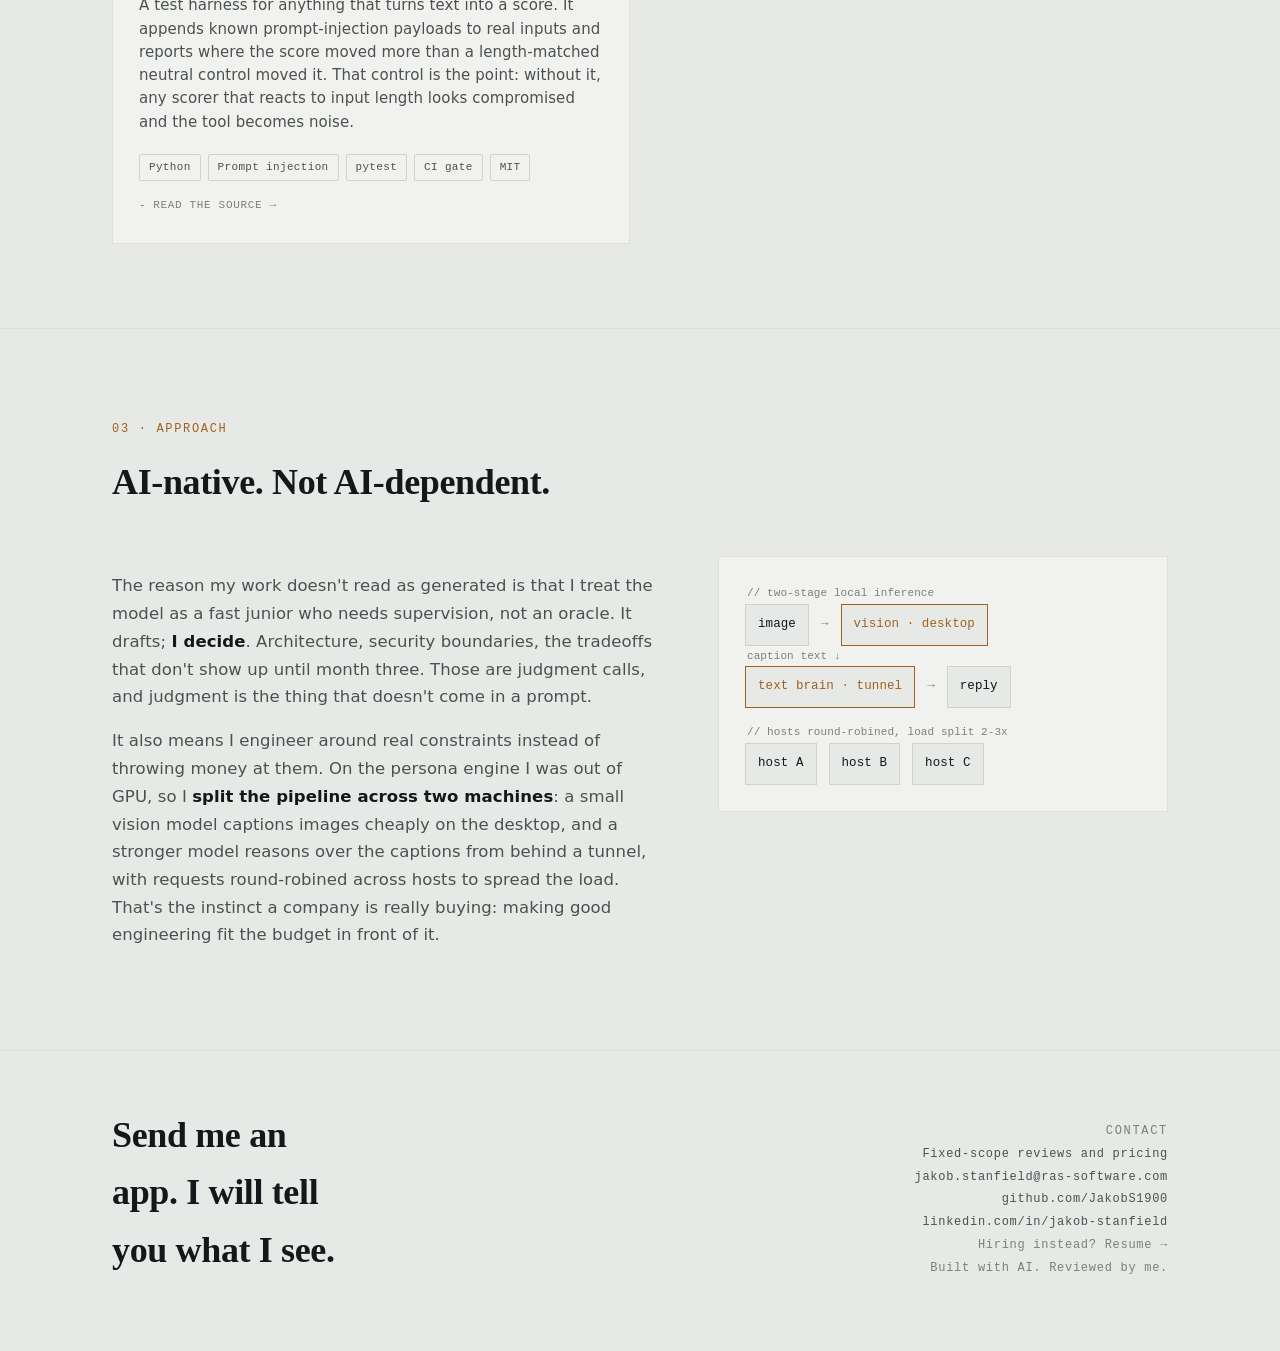
==== commit b65a7aa9: "Add services page: fixed-price reviews, published checklist and rubric Separate the buyer path from " ====
--- a/index.html
+++ b/index.html
@@ -21,10 +21,10 @@
   <div class="wrap">
     <div class="mark">jakob<b>.</b>s</div>
     <nav class="links">
+      <a href="work-with-me.html">Work With Me</a>
       <a href="#difference">The Difference</a>
       <a href="#work">Selected Work</a>
       <a href="security.html">Security</a>
-      <a href="resume.html">Resume</a>
       <a href="#approach">Approach</a>
       <a href="#contact">Contact</a>
     </nav>
@@ -49,22 +49,22 @@
             not a crutch. The judgment is mine.
           </p>
           <div class="cta-row">
-            <a class="btn solid" href="#work">View selected work →</a>
-            <a class="btn" href="#difference">Why not just hire a vibe coder?</a>
+            <a class="btn solid" href="work-with-me.html">Have an app reviewed →</a>
+            <a class="btn" href="#work">View selected work</a>
           </div>
         </div>
 
         <aside class="plate" aria-label="Status">
           <div class="plate-top">
             <span class="readout">Currently</span>
-            <span class="pulse"><i></i>Available</span>
+            <span class="pulse"><i></i>Taking work</span>
           </div>
           <dl class="plate-rows">
-            <div><dt>Role</dt><dd>Open to offers</dd></div>
-            <div><dt>Based</dt><dd>United Kingdom</dd></div>
+            <div><dt>Engagements</dt><dd>Fixed-scope reviews</dd></div>
+            <div><dt>Based</dt><dd>California · remote</dd></div>
             <div><dt>Stack</dt><dd>TypeScript · Python · Rust</dd></div>
             <div><dt>Focus</dt><dd>AI systems · app security</dd></div>
-            <div><dt>Notice</dt><dd>Immediate</dd></div>
+            <div><dt>Reply</dt><dd>Within 24 hours</dd></div>
           </dl>
           <div class="plate-foot">// reviewed by a human before it ships</div>
         </aside>
@@ -116,9 +116,10 @@
       </div>
 
       <div class="gate">
-        This is the <b>public</b> checklist. The full one is the part you're
-        actually hiring: the failure modes I've found in real audits, and the
-        ways I close them. Some things stay in the workshop.
+        This is the short version. The full <a href="work-with-me.html"><b>fourteen-point
+        checklist</b></a> is published, along with what a review costs and what
+        it deliberately does not cover. You can read the whole thing before you
+        decide whether to send me anything.
       </div>
     </div>
   </section>
@@ -257,12 +258,14 @@
 
 <footer id="contact">
   <div class="wrap foot">
-    <h2>Available for engineering roles and select client work.</h2>
+    <h2>Send me an app. I will tell you what I see.</h2>
     <div class="meta">
       <span class="readout">Contact</span><br>
+      <a href="work-with-me.html">Fixed-scope reviews and pricing</a><br>
+      <a href="mailto:jakob.stanfield@ras-software.com">jakob.stanfield@ras-software.com</a><br>
       <a href="https://github.com/JakobS1900">github.com/JakobS1900</a><br>
       <a href="https://www.linkedin.com/in/jakob-stanfield-65a4b85a/">linkedin.com/in/jakob-stanfield</a><br>
-      <a href="mailto:jakob.stanfield@ras-software.com">jakob.stanfield@ras-software.com</a><br>
+      <a href="resume.html" style="color:var(--ink-faint)">Hiring instead? Resume &rarr;</a><br>
       <span style="color:var(--ink-faint)">Built with AI. Reviewed by me.</span>
     </div>
   </div>
--- a/styles.css
+++ b/styles.css
@@ -210,13 +210,20 @@
 }
 .card:hover{border-color:var(--line); transform:translateY(-2px)}
 .card .idx{position:absolute; top:24px; right:24px; font-family:var(--mono); font-size:11px; color:var(--ink-faint); letter-spacing:.1em}
-.card .kind{font-family:var(--mono); font-size:11px; letter-spacing:.12em; text-transform:uppercase; color:var(--accent); margin-bottom:16px}
+.card .kind{font-family:var(--mono); font-size:11px; letter-spacing:.12em; text-transform:uppercase; color:var(--accent); margin-bottom:16px; padding-right:38px}
 .card h3{font-family:var(--serif); font-size:24px; font-weight:600; margin:0 0 10px; letter-spacing:-.01em}
 .card p{margin:0 0 20px; color:var(--ink-soft); font-size:15px; line-height:1.55}
 .stack{display:flex; flex-wrap:wrap; gap:7px; margin-top:auto}
 .chip{font-family:var(--mono); font-size:11px; letter-spacing:.03em; color:var(--ink-soft); border:1px solid var(--line); padding:4px 9px; border-radius:2px}
 .lock{display:inline-flex; align-items:center; gap:7px; font-family:var(--mono); font-size:11px; letter-spacing:.06em; text-transform:uppercase; color:var(--ink-faint); margin-top:16px}
 .lock::before{content:"-"; color:var(--accent)}
+
+/* ---- pricing (work-with-me) ---- */
+.price{display:flex; align-items:baseline; gap:10px; margin-top:18px; padding-top:16px; border-top:1px solid var(--line-soft)}
+.price .amt{font-family:var(--serif); font-size:30px; font-weight:600; letter-spacing:-.01em; font-variant-numeric:tabular-nums; color:var(--ink)}
+.price .was{font-family:var(--mono); font-size:11px; letter-spacing:.08em; text-transform:uppercase; color:var(--ink-faint)}
+.price-note{font-family:var(--mono); font-size:11.5px; line-height:1.6; color:var(--ink-faint); margin-top:8px}
+.card>.btn{align-self:flex-start}
 
 /* ---- approach / diagram ---- */
 .appr{display:grid; grid-template-columns:1.1fr .9fr; gap:56px; align-items:start}
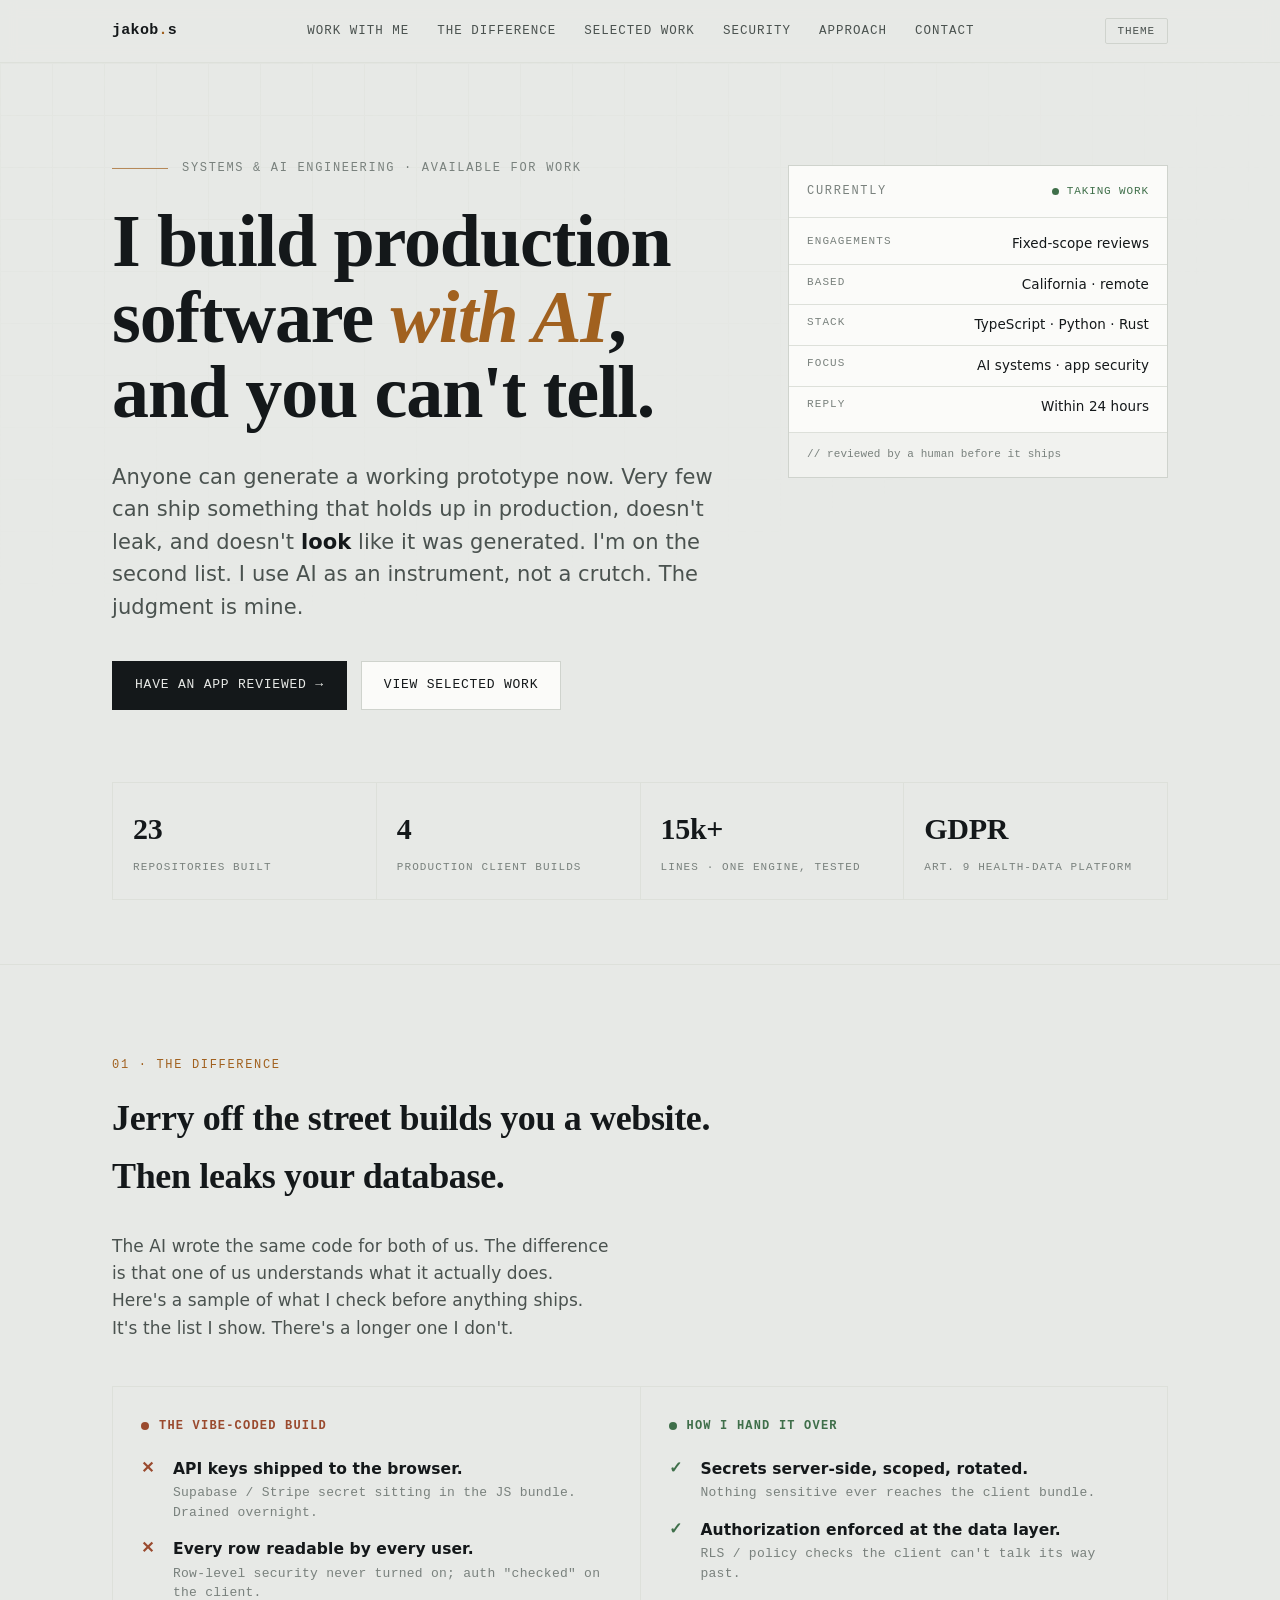
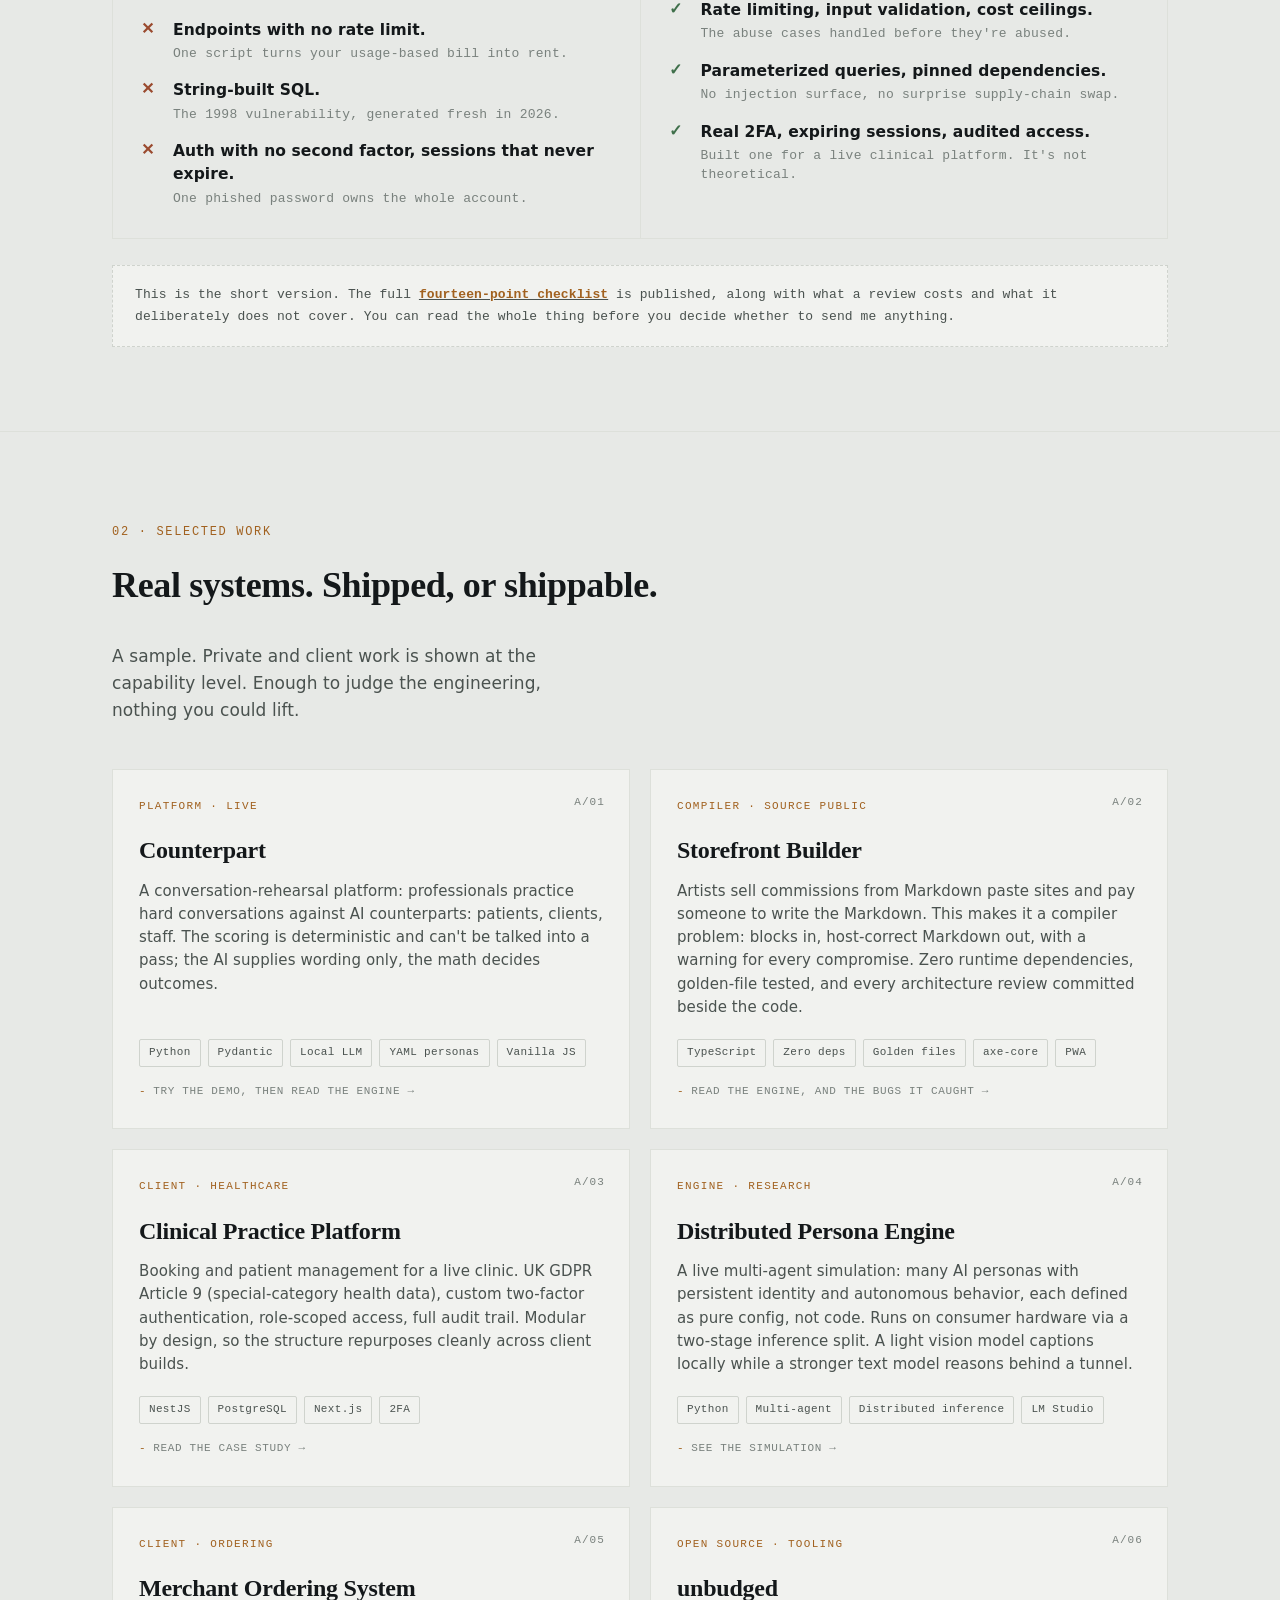
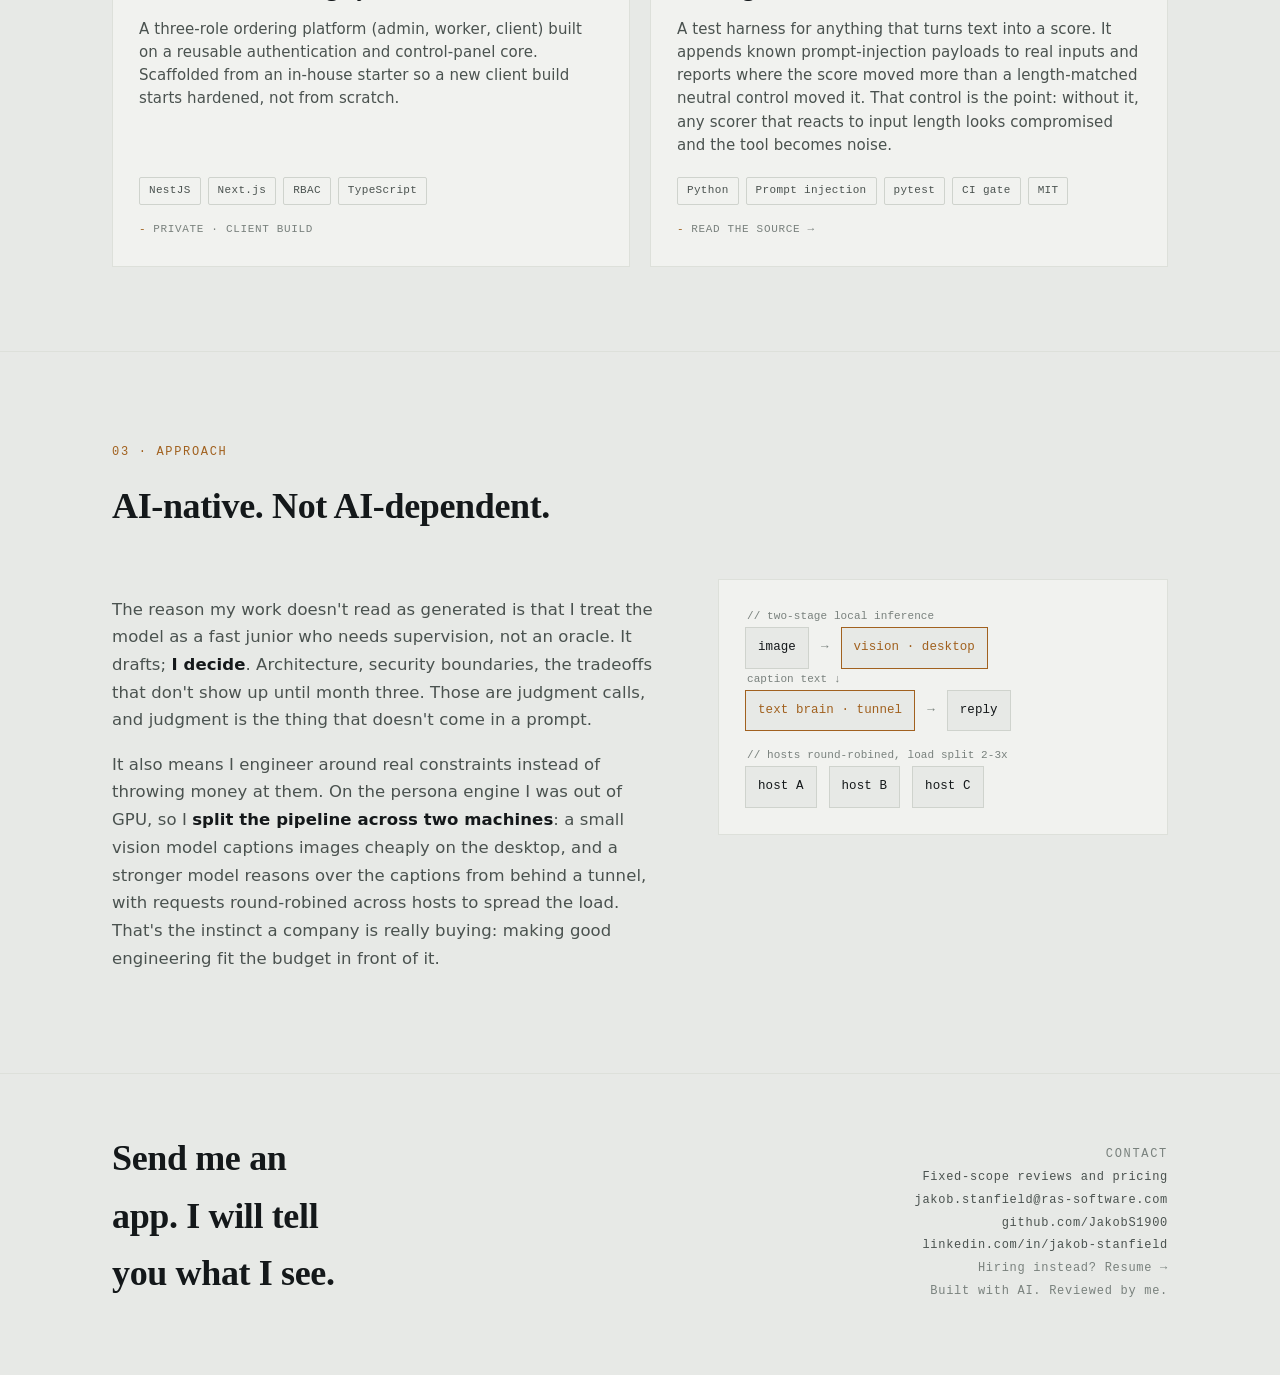
==== commit 66e4a788: "Add Storefront Builder case study A compiler that turns a block document into host-correct Markdown," ====
--- a/index.html
+++ b/index.html
@@ -152,8 +152,25 @@
           <span class="lock">Try the demo, then read the engine &rarr;</span>
         </a>
 
+        <a class="card" href="storefront-builder.html">
+          <span class="idx">A/02</span>
+          <div class="kind">Compiler · Source public</div>
+          <h3>Storefront Builder</h3>
+          <p>Artists sell commissions from Markdown paste sites and pay someone
+            to write the Markdown. This makes it a compiler problem: blocks in,
+            host-correct Markdown out, with a warning for every compromise. Zero
+            runtime dependencies, golden-file tested, and every architecture
+            review committed beside the code.</p>
+          <div class="stack">
+            <span class="chip">TypeScript</span><span class="chip">Zero deps</span>
+            <span class="chip">Golden files</span><span class="chip">axe-core</span>
+            <span class="chip">PWA</span>
+          </div>
+          <span class="lock">Read the engine, and the bugs it caught &rarr;</span>
+        </a>
+
         <a class="card" href="clinical-platform.html">
-          <span class="idx">A/02</span>
+          <span class="idx">A/03</span>
           <div class="kind">Client · Healthcare</div>
           <h3>Clinical Practice Platform</h3>
           <p>Booking and patient management for a live clinic. UK GDPR Article 9
@@ -168,7 +185,7 @@
         </a>
 
         <a class="card" href="persona-engine.html">
-          <span class="idx">A/03</span>
+          <span class="idx">A/04</span>
           <div class="kind">Engine · Research</div>
           <h3>Distributed Persona Engine</h3>
           <p>A live multi-agent simulation: many AI personas with persistent
@@ -184,7 +201,7 @@
         </a>
 
         <article class="card">
-          <span class="idx">A/04</span>
+          <span class="idx">A/05</span>
           <div class="kind">Client · Ordering</div>
           <h3>Merchant Ordering System</h3>
           <p>A three-role ordering platform (admin, worker, client) built on a
@@ -199,7 +216,7 @@
         </article>
 
         <a class="card" href="https://github.com/JakobS1900/unbudged">
-          <span class="idx">A/05</span>
+          <span class="idx">A/06</span>
           <div class="kind">Open source · Tooling</div>
           <h3>unbudged</h3>
           <p>A test harness for anything that turns text into a score. It appends
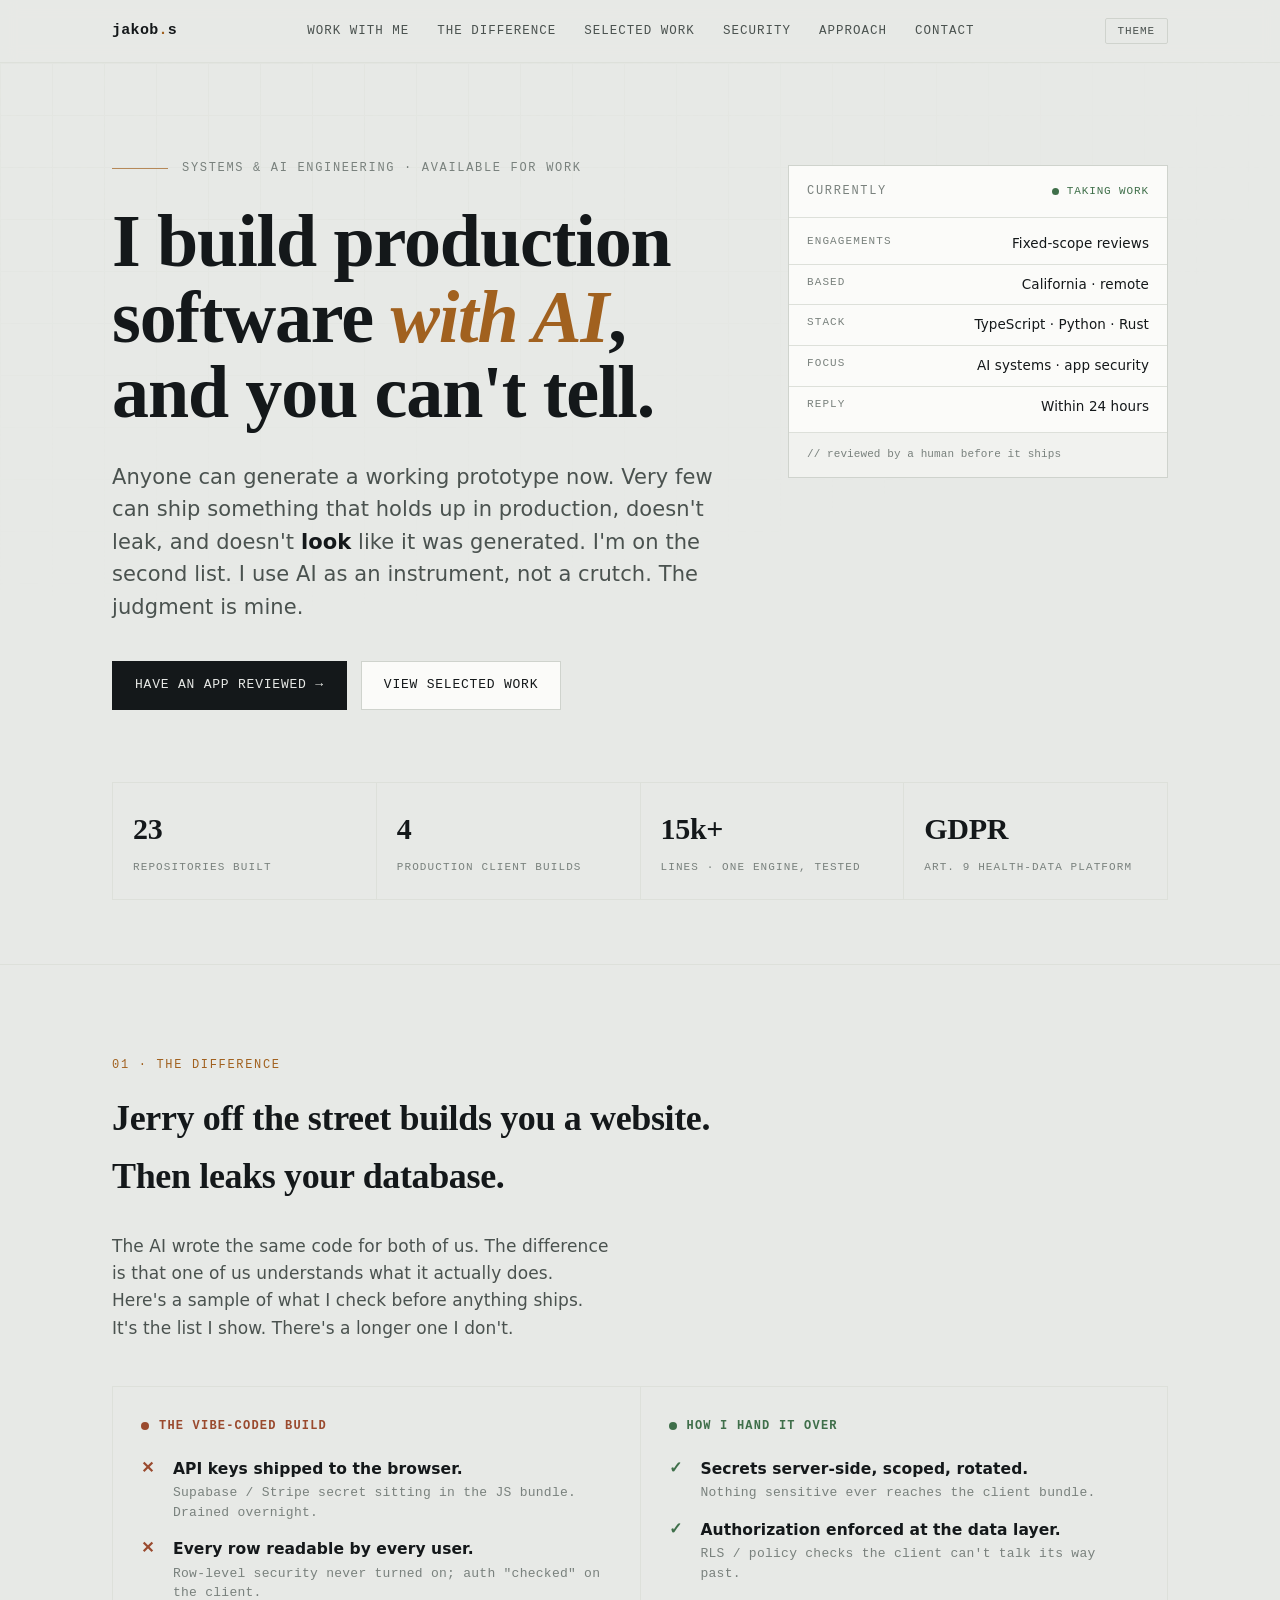
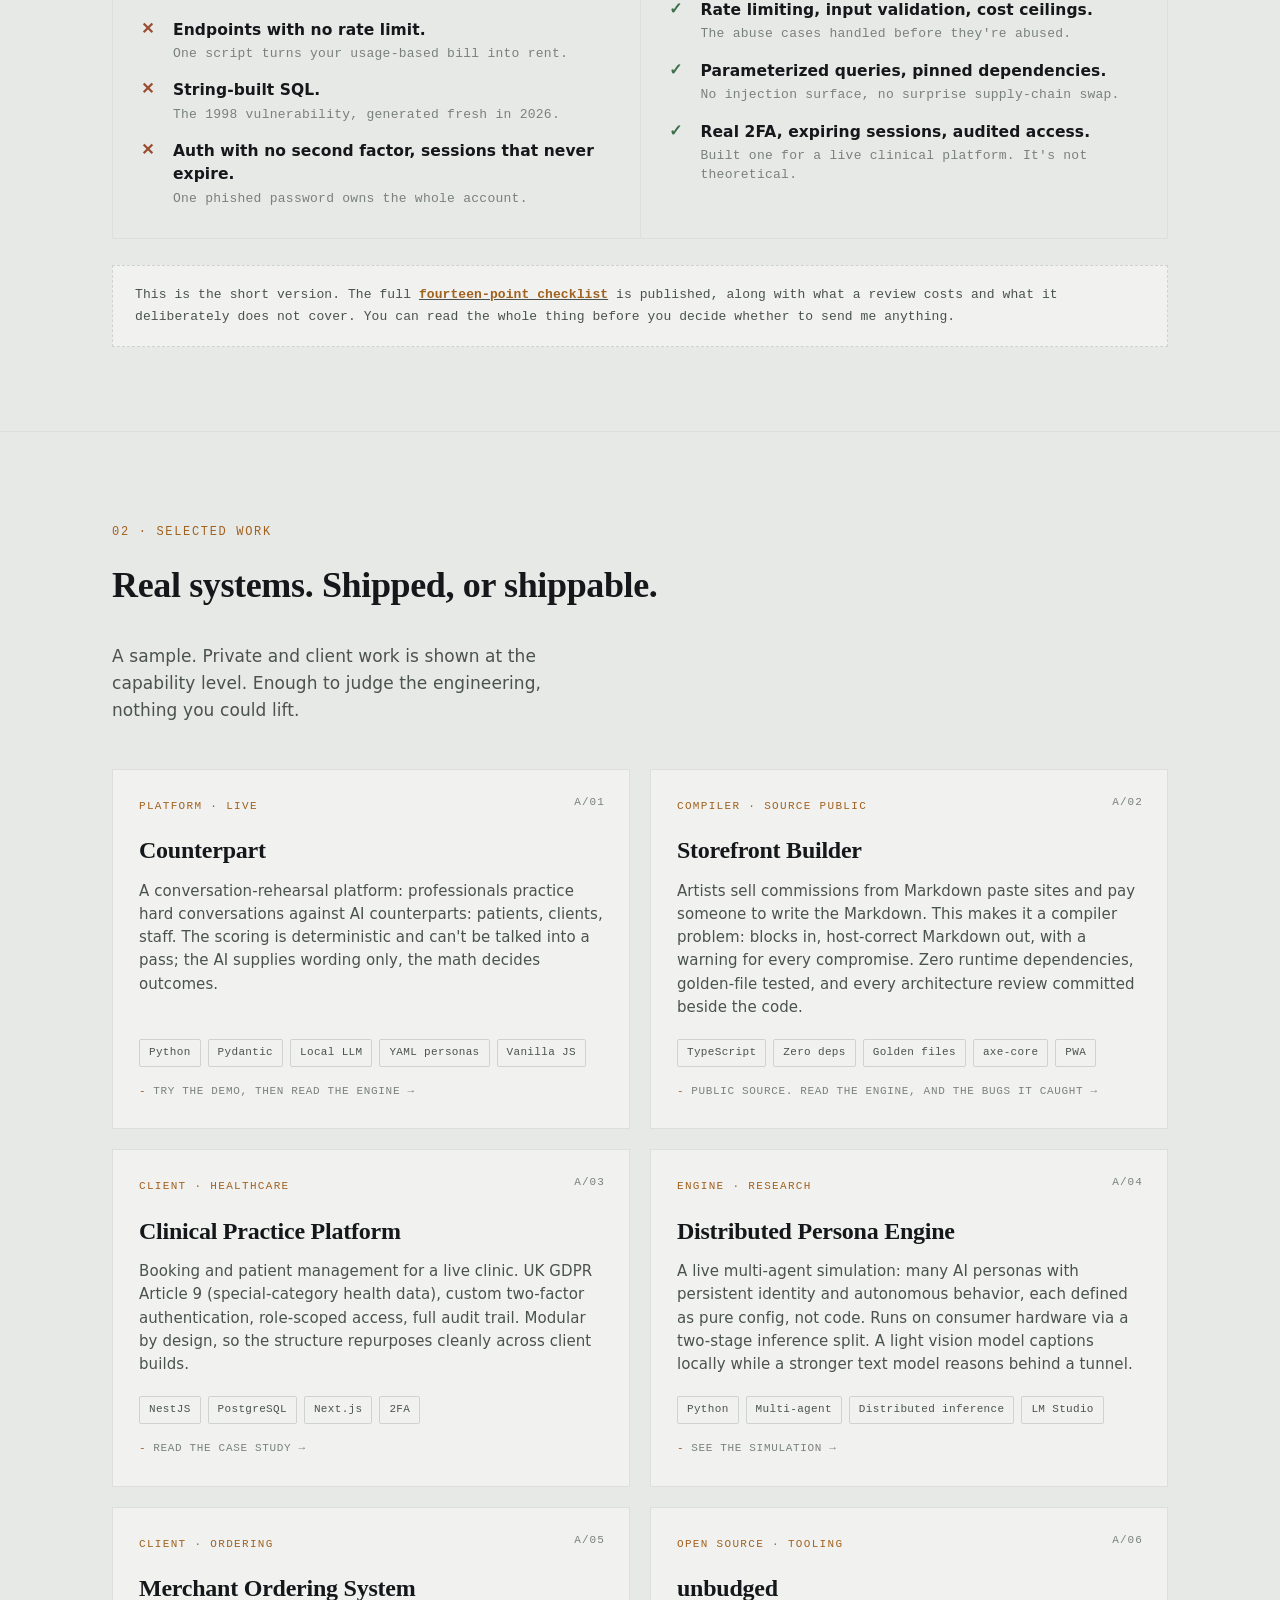
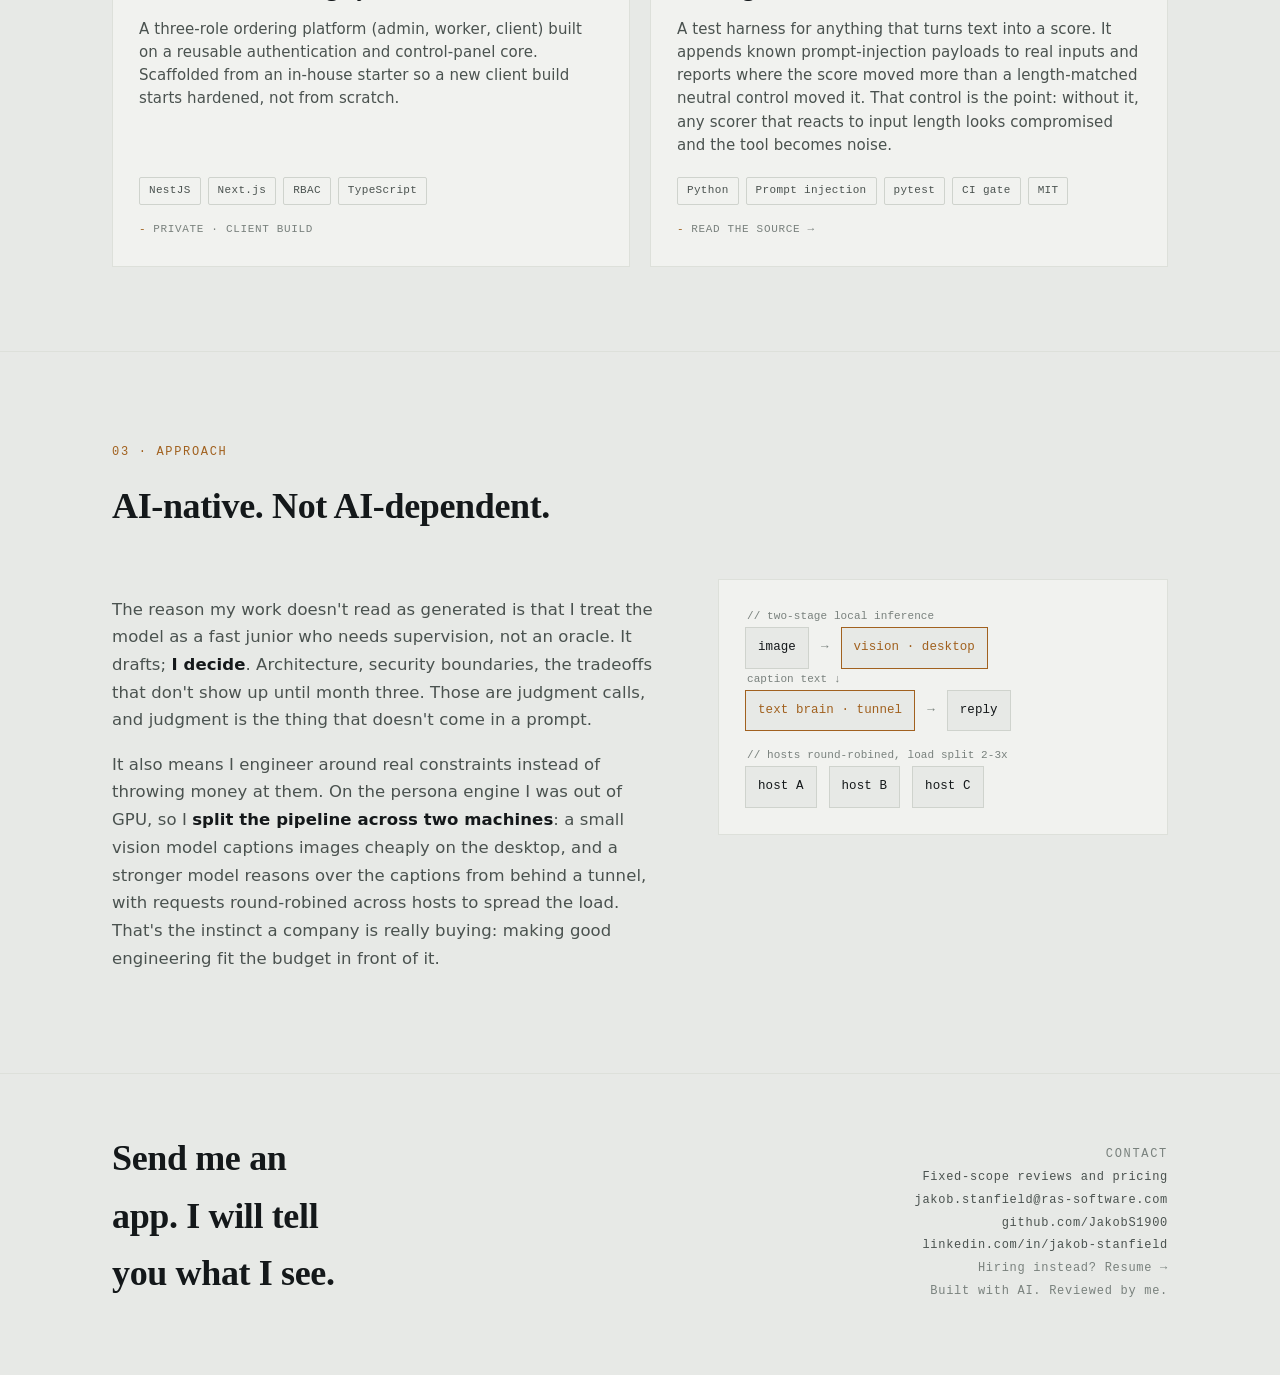
==== commit a55be392: "Link the Storefront Builder case study to its public repo The page claimed the source was public wit" ====
--- a/index.html
+++ b/index.html
@@ -166,7 +166,7 @@
             <span class="chip">Golden files</span><span class="chip">axe-core</span>
             <span class="chip">PWA</span>
           </div>
-          <span class="lock">Read the engine, and the bugs it caught &rarr;</span>
+          <span class="lock">Public source. Read the engine, and the bugs it caught &rarr;</span>
         </a>
 
         <a class="card" href="clinical-platform.html">
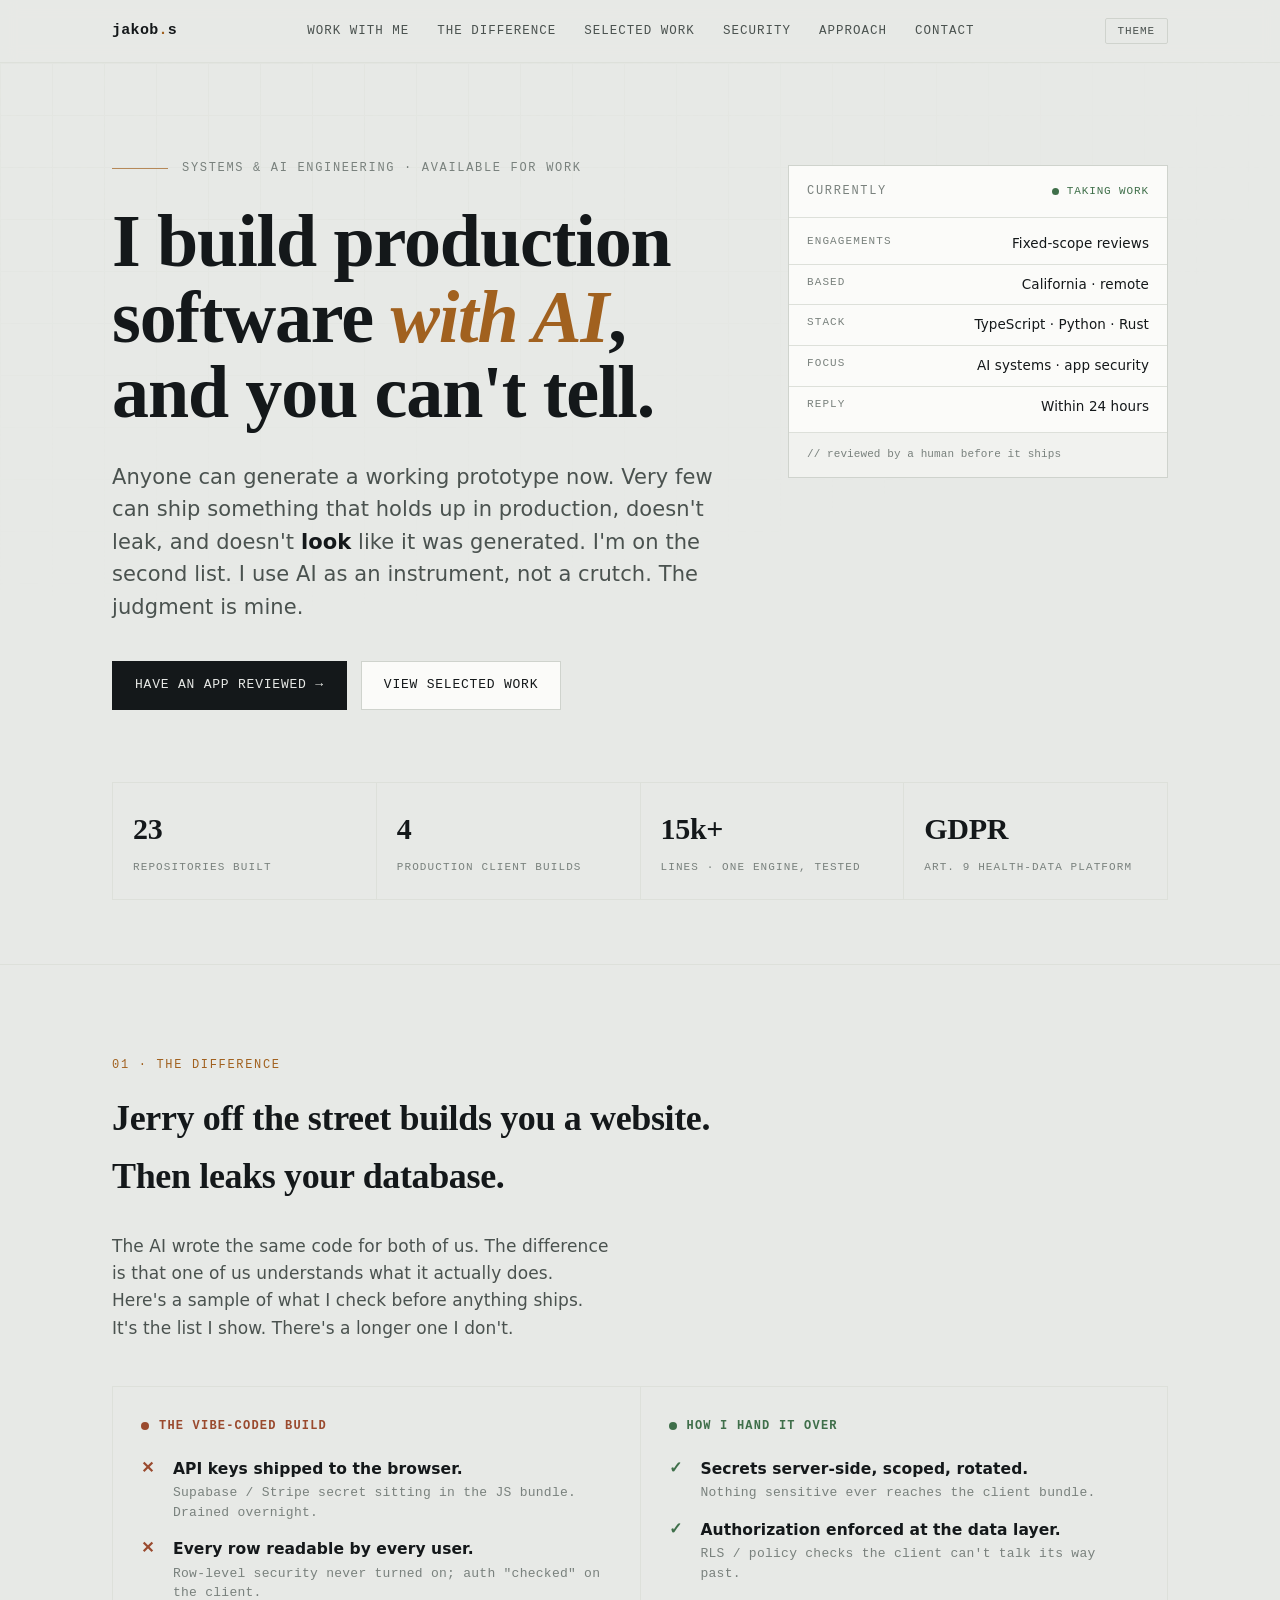
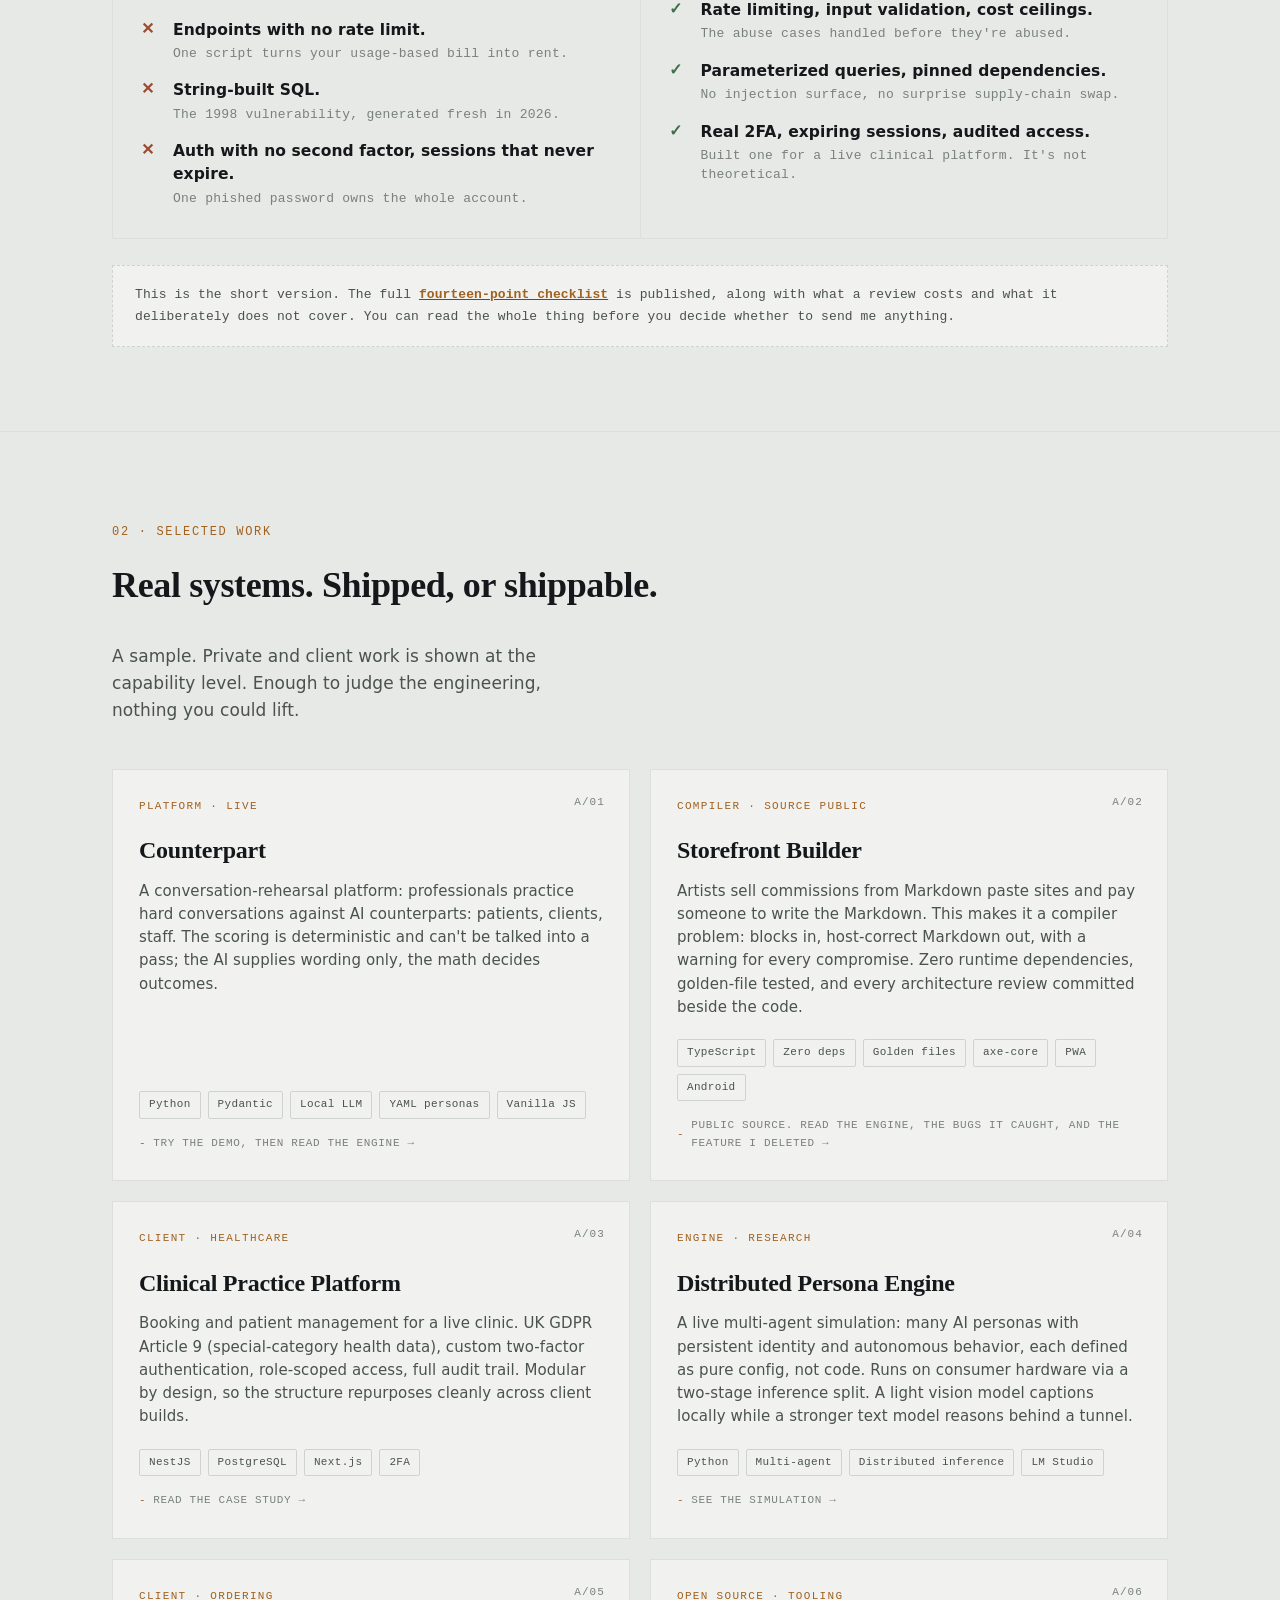
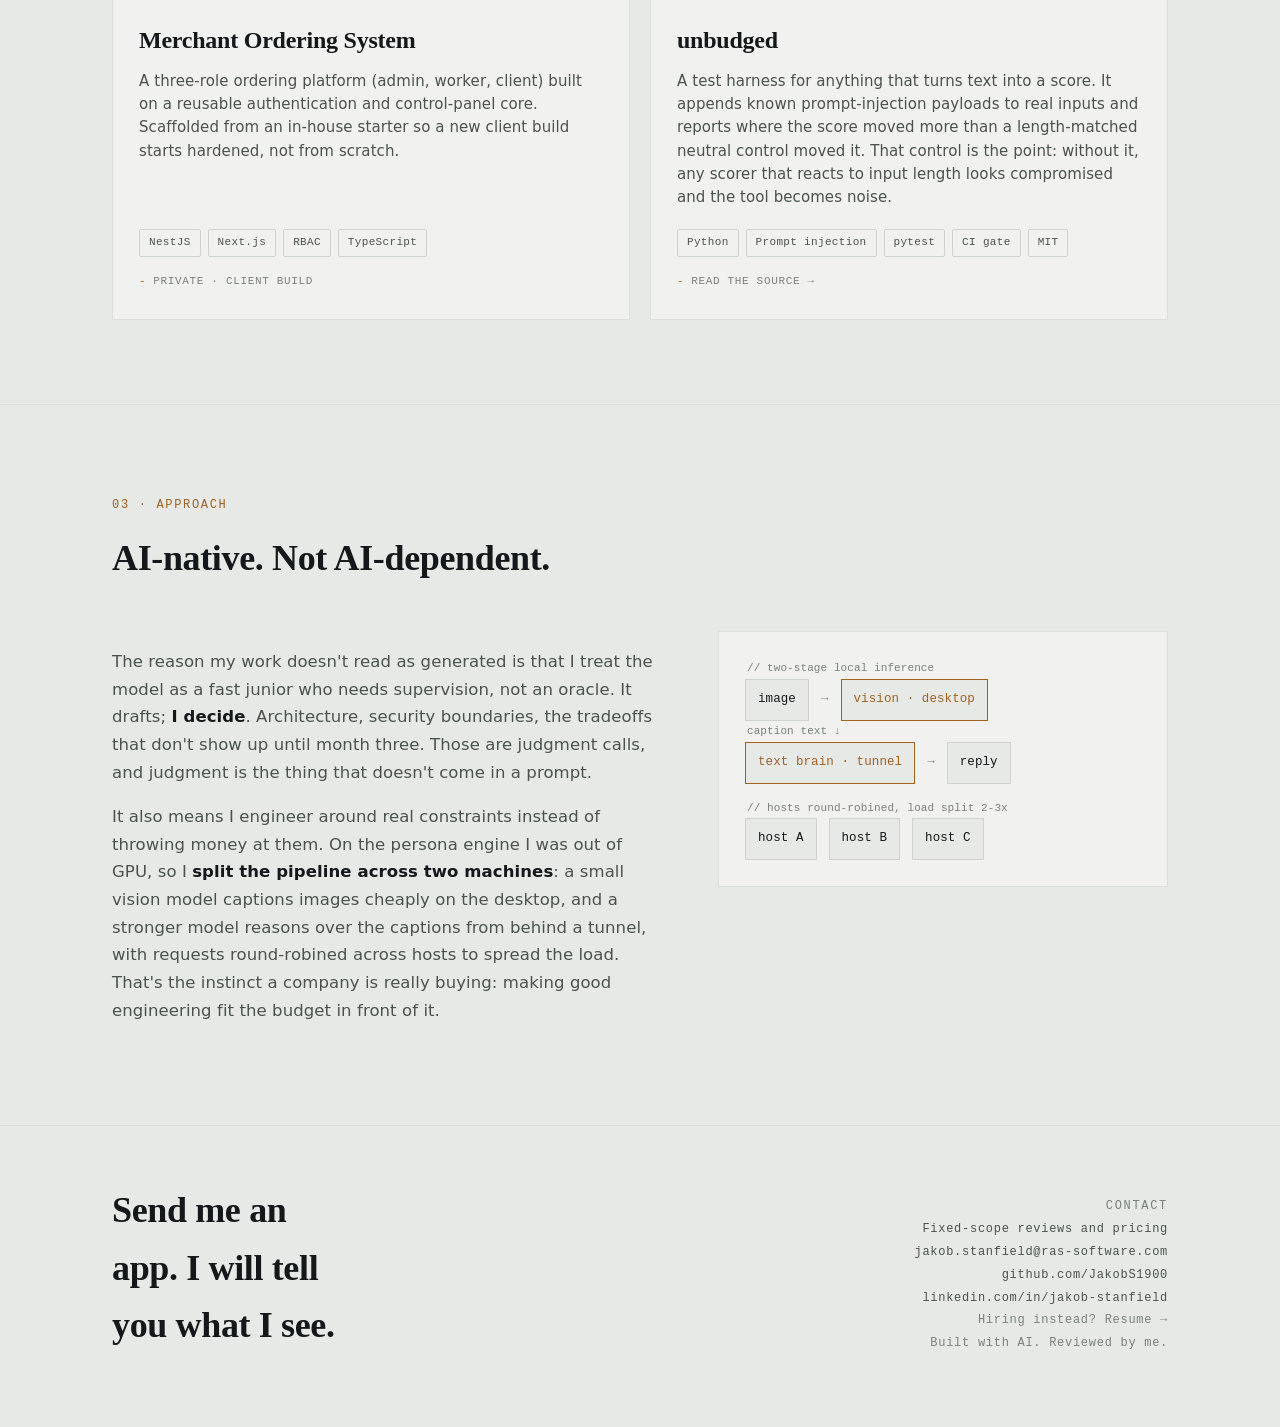
==== commit b41267c8: "Case study: the phone bugs, and the afternoon a user found it unusable Adds the Android chapter and " ====
--- a/index.html
+++ b/index.html
@@ -164,9 +164,9 @@
           <div class="stack">
             <span class="chip">TypeScript</span><span class="chip">Zero deps</span>
             <span class="chip">Golden files</span><span class="chip">axe-core</span>
-            <span class="chip">PWA</span>
-          </div>
-          <span class="lock">Public source. Read the engine, and the bugs it caught &rarr;</span>
+            <span class="chip">PWA</span><span class="chip">Android</span>
+          </div>
+          <span class="lock">Public source. Read the engine, the bugs it caught, and the feature I deleted &rarr;</span>
         </a>
 
         <a class="card" href="clinical-platform.html">
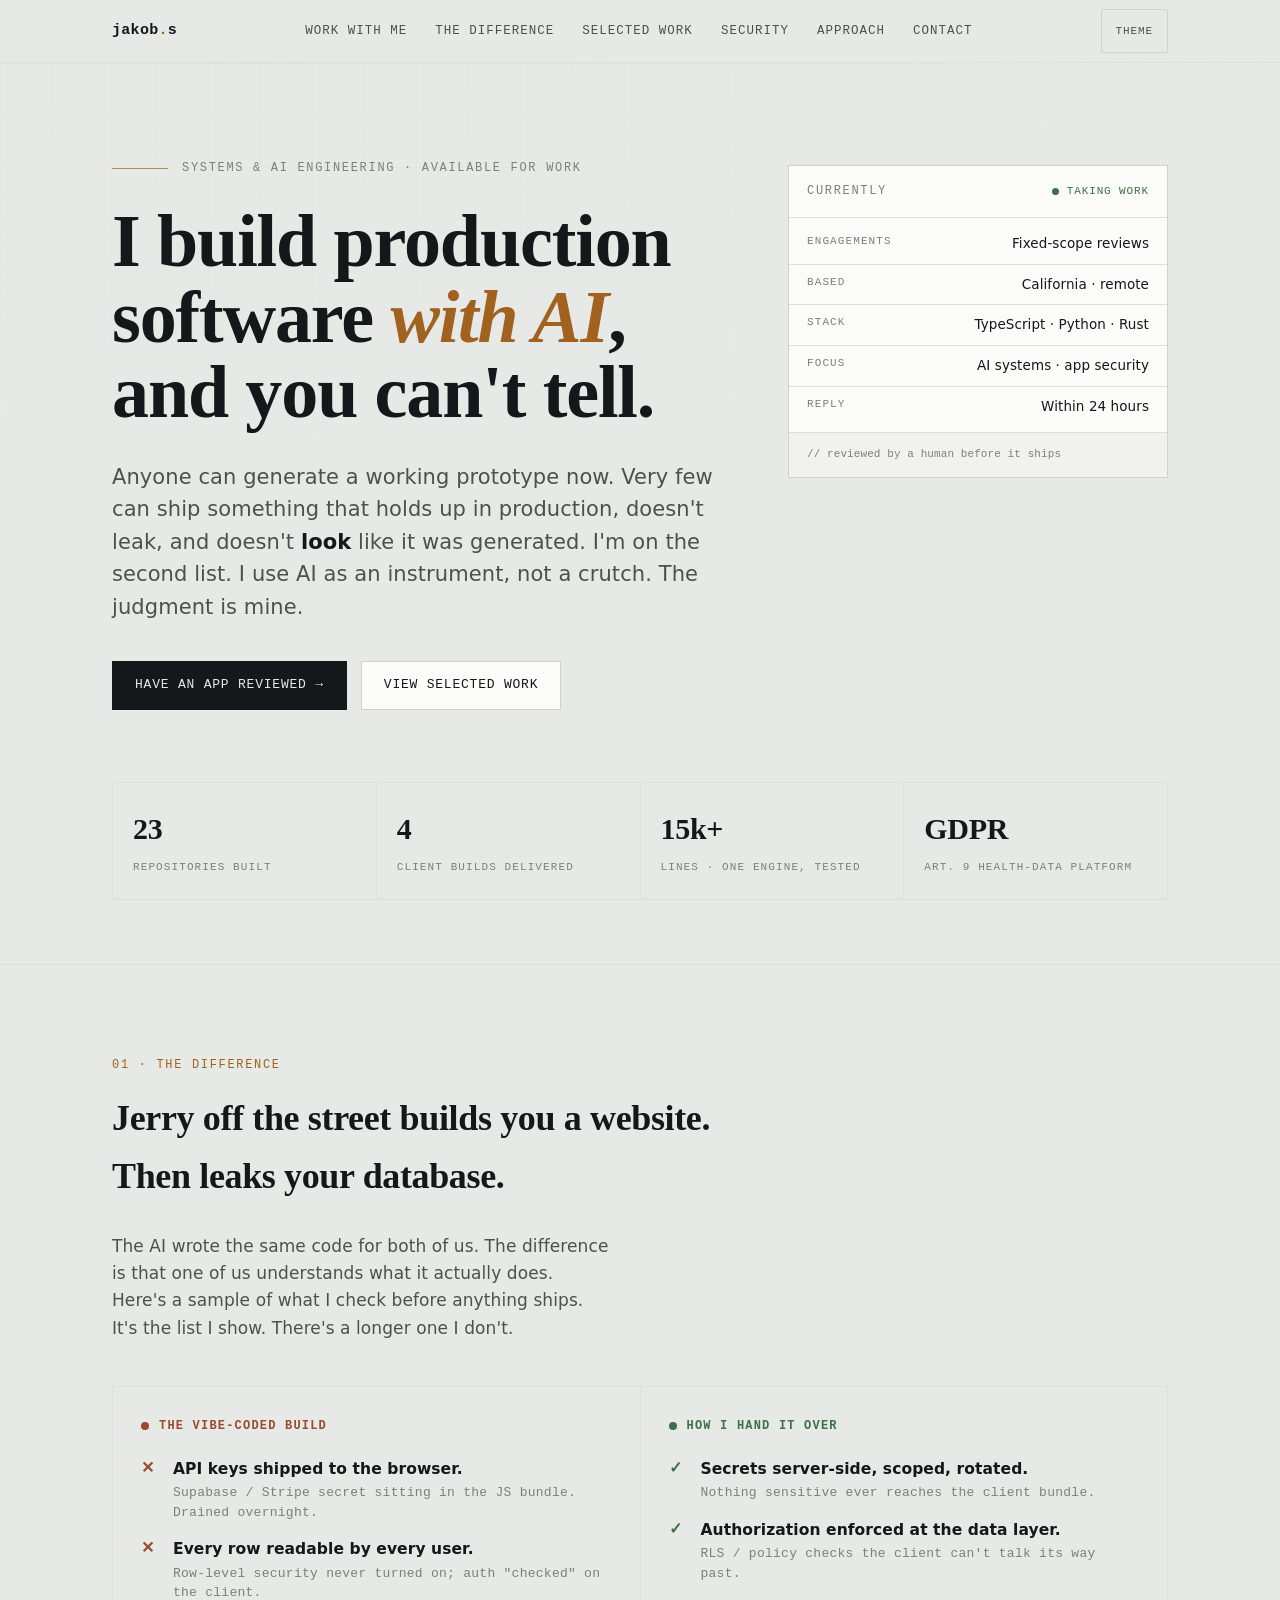
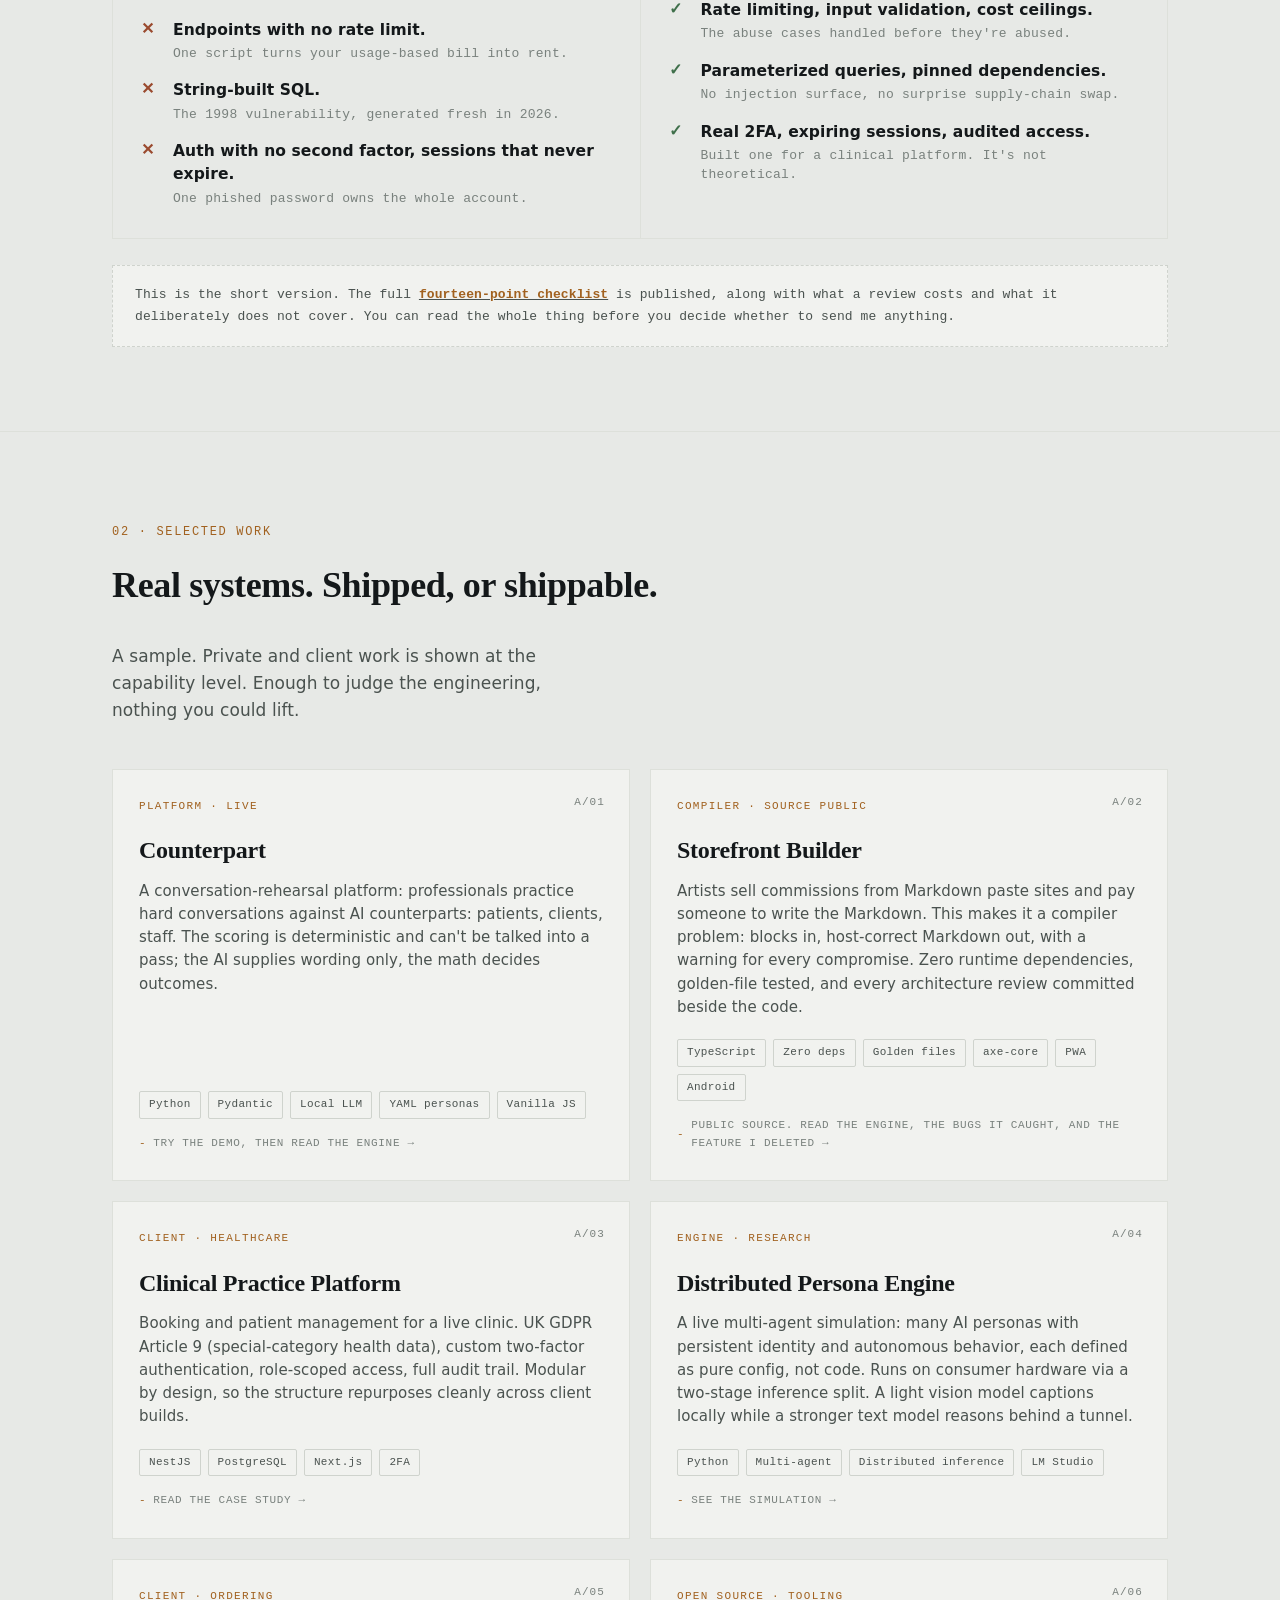
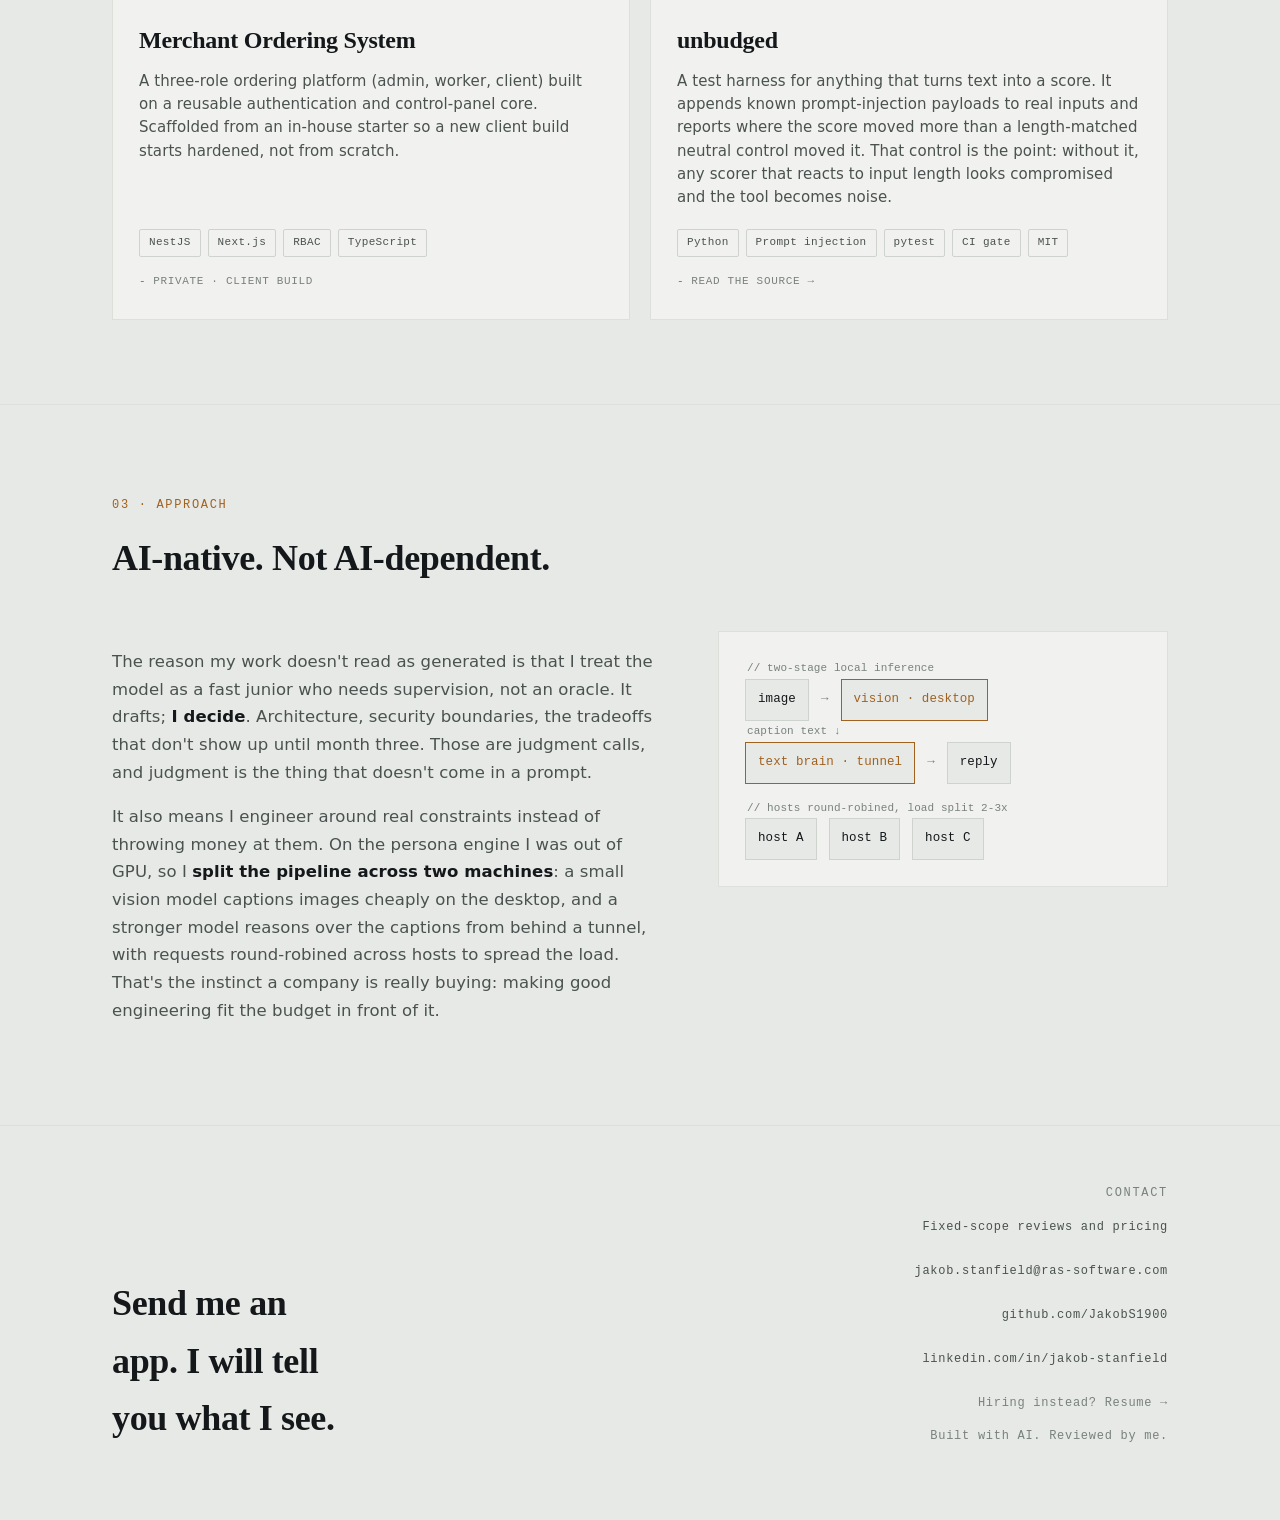
==== commit cafd0dee: "The site said live platform where the record says never launched Two sentences claimed a live clinic" ====
--- a/index.html
+++ b/index.html
@@ -72,7 +72,7 @@
 
       <div class="stats">
         <div class="stat"><div class="n">23</div><div class="l">Repositories built</div></div>
-        <div class="stat"><div class="n">4</div><div class="l">Production client builds</div></div>
+        <div class="stat"><div class="n">4</div><div class="l">Client builds delivered</div></div>
         <div class="stat"><div class="n">15k+</div><div class="l">Lines · one engine, tested</div></div>
         <div class="stat"><div class="n">GDPR</div><div class="l">Art. 9 health-data platform</div></div>
       </div>
@@ -110,7 +110,7 @@
             <li><span class="sym">✓</span><div><b>Authorization enforced at the data layer.</b><small>RLS / policy checks the client can't talk its way past.</small></div></li>
             <li><span class="sym">✓</span><div><b>Rate limiting, input validation, cost ceilings.</b><small>The abuse cases handled before they're abused.</small></div></li>
             <li><span class="sym">✓</span><div><b>Parameterized queries, pinned dependencies.</b><small>No injection surface, no surprise supply-chain swap.</small></div></li>
-            <li><span class="sym">✓</span><div><b>Real 2FA, expiring sessions, audited access.</b><small>Built one for a live clinical platform. It's not theoretical.</small></div></li>
+            <li><span class="sym">✓</span><div><b>Real 2FA, expiring sessions, audited access.</b><small>Built one for a clinical platform. It's not theoretical.</small></div></li>
           </ul>
         </div>
       </div>
--- a/styles.css
+++ b/styles.css
@@ -69,19 +69,31 @@
   border-bottom:1px solid var(--line-soft);
 }
 .bar .wrap{display:flex; align-items:center; justify-content:space-between; height:62px}
-.mark{font-family:var(--mono); font-weight:600; letter-spacing:.02em; font-size:15px; text-decoration:none}
+.mark{font-family:var(--mono); font-weight:600; letter-spacing:.02em; font-size:15px; text-decoration:none;
+  display:inline-flex; align-items:center; min-height:44px}
 .mark b{color:var(--accent)}
 nav.links{display:flex; gap:28px}
 nav.links a{
   font-family:var(--mono); font-size:12.5px; letter-spacing:.08em;
   text-transform:uppercase; color:var(--ink-soft); text-decoration:none;
   padding:4px 0; border-bottom:1px solid transparent; transition:.18s;
+  position:relative;
+}
+/*
+ * The underline marks the current page, so it has to stay tight under the
+ * word it belongs to. Growing the box would drag it away. The hit area is
+ * expanded instead: a thumb can find it and the design cannot see it. It
+ * spans only this link's own width, so neighbouring links never overlap.
+ */
+nav.links a::after{
+  content:""; position:absolute; left:0; right:0; top:50%;
+  transform:translateY(-50%); height:44px;
 }
 nav.links a:hover,nav.links a.here{color:var(--ink); border-color:var(--accent)}
 @media(max-width:720px){nav.links{display:none}}
 
 /* mobile nav (injected by app.js) */
-.menu-btn{display:none; flex-direction:column; gap:4px; width:36px; height:32px;
+.menu-btn{display:none; flex-direction:column; gap:4px; width:44px; height:44px;
   align-items:center; justify-content:center; margin-left:auto; margin-right:10px;
   background:none; border:1px solid var(--line); border-radius:2px; cursor:pointer}
 .menu-btn span{display:block; width:16px; height:1.5px; background:var(--ink-soft); transition:.2s}
@@ -101,7 +113,8 @@
 .theme-toggle{
   font-family:var(--mono); font-size:11px; letter-spacing:.08em; text-transform:uppercase;
   background:none; border:1px solid var(--line); color:var(--ink-soft);
-  padding:6px 12px; cursor:pointer; border-radius:2px;
+  padding:0 14px; cursor:pointer; border-radius:2px;
+  display:inline-flex; align-items:center; min-height:44px;
 }
 .theme-toggle:hover{border-color:var(--accent); color:var(--accent)}
 
@@ -242,14 +255,27 @@
 .foot{display:flex; justify-content:space-between; align-items:flex-end; gap:30px; flex-wrap:wrap}
 .foot h2{max-width:18ch}
 .foot .meta{font-family:var(--mono); font-size:12px; color:var(--ink-faint); letter-spacing:.06em; line-height:1.9; text-align:right}
-.foot .meta a{color:var(--ink-soft); text-decoration:none}
+/*
+ * Stacked links, so the target is grown rather than merely padded. Padding
+ * with a negative margin would have kept the footer its old height and made
+ * every link overlap the one above it, which trades a target that is hard to
+ * hit for one that is easy to hit by mistake.
+ */
+.foot .meta a{color:var(--ink-soft); text-decoration:none;
+  display:inline-flex; align-items:center; min-height:44px}
 .foot .meta a:hover{color:var(--accent)}
 
 /* ---- article / case-study prose ---- */
 .article{padding:64px 0 40px}
+/*
+ * Padded rather than made taller, and pulled back by the same amount, so the
+ * space above the title does not change. Safe here in a way it is not in the
+ * footer: this link has no neighbour to overlap.
+ */
 .backlink{
   font-family:var(--mono); font-size:12px; letter-spacing:.06em; text-transform:uppercase;
   color:var(--ink-faint); text-decoration:none; display:inline-flex; gap:8px; align-items:center;
+  padding:13px 0; margin:-13px 0;
 }
 .backlink:hover{color:var(--accent)}
 .article-head{padding:40px 0 8px}
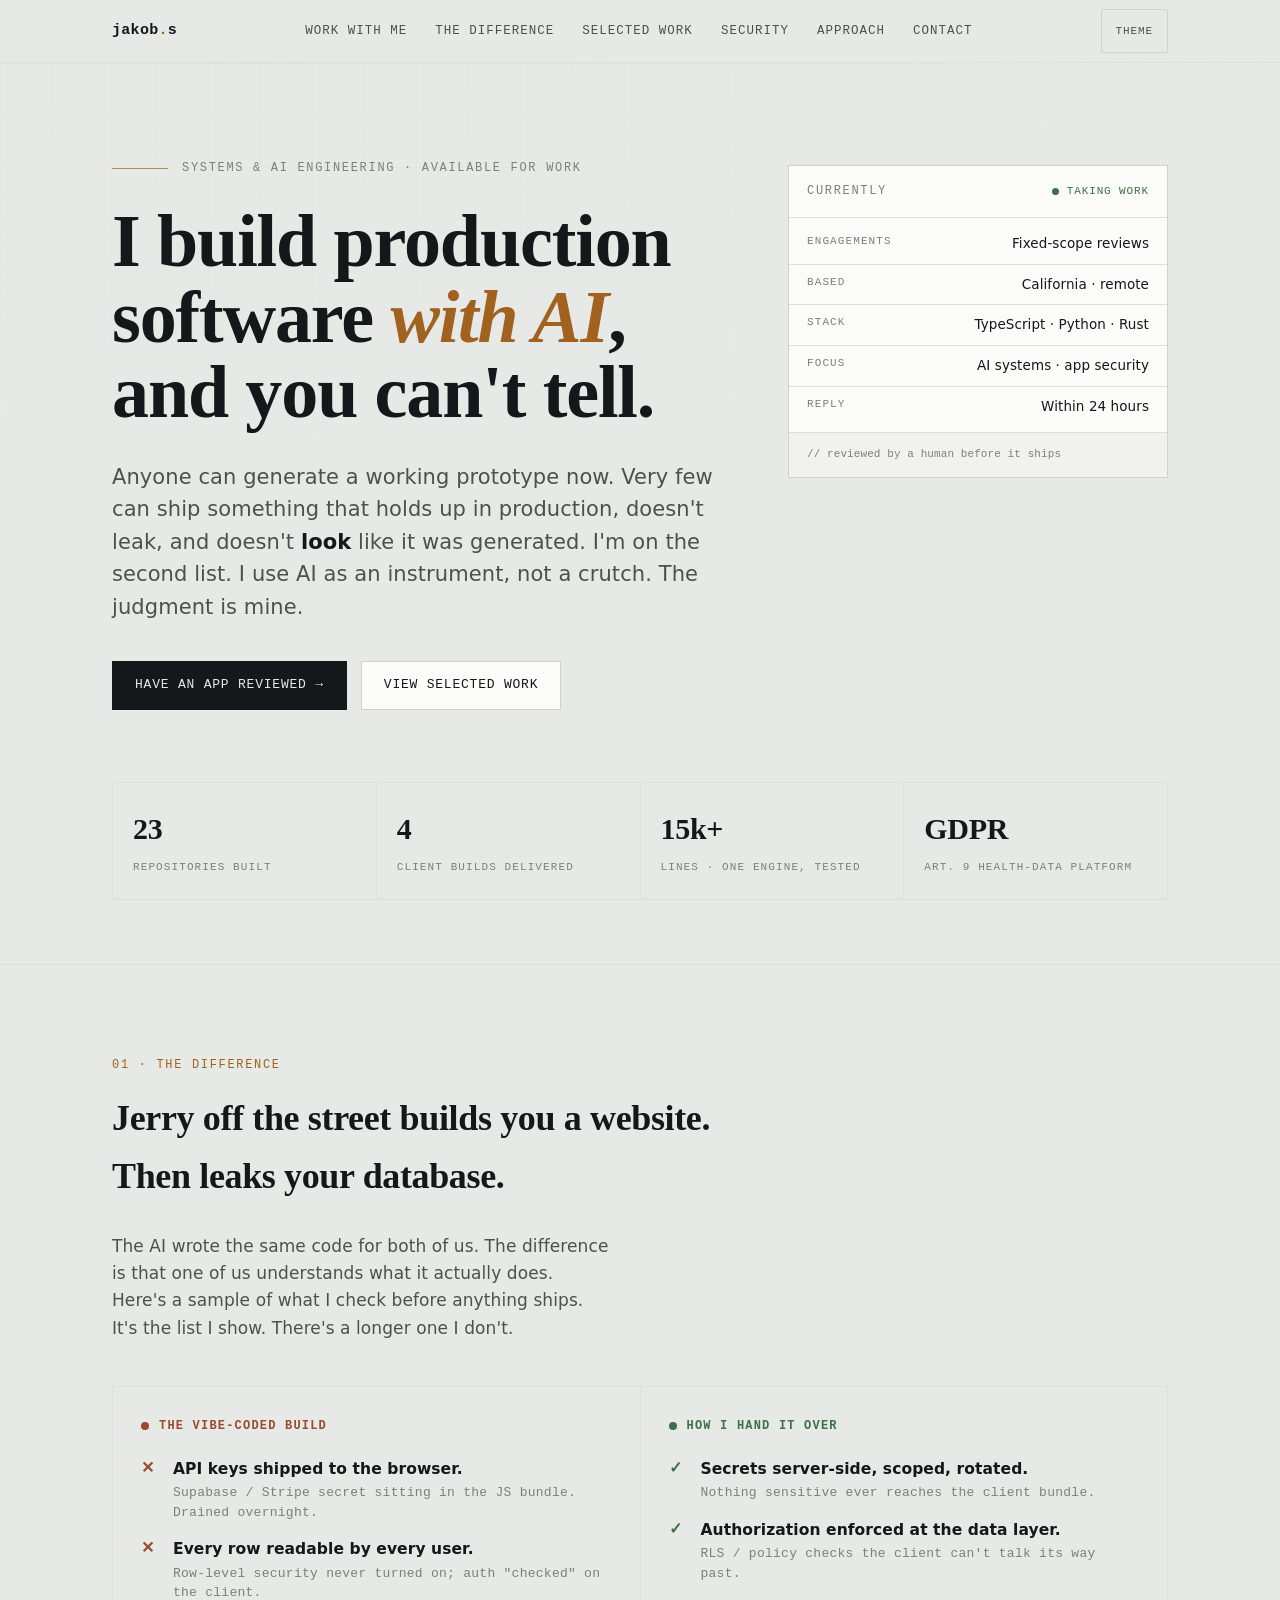
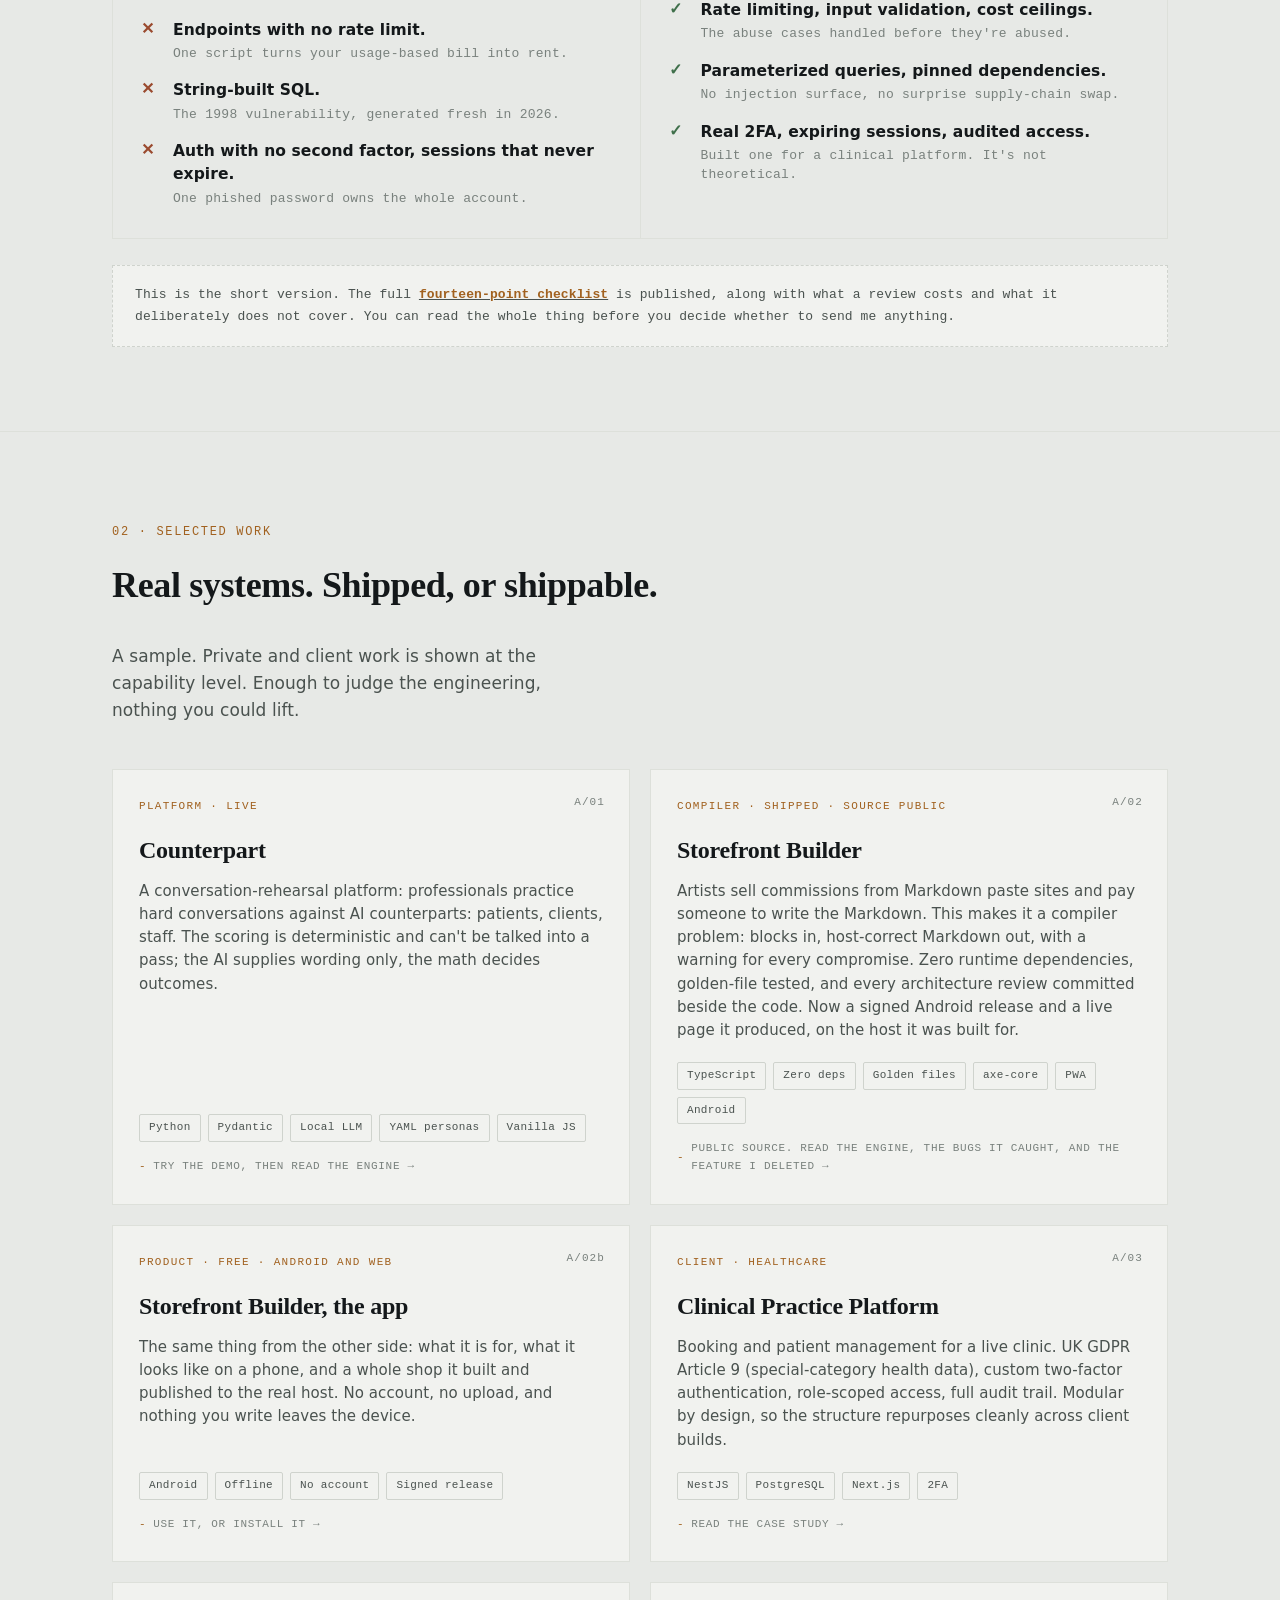
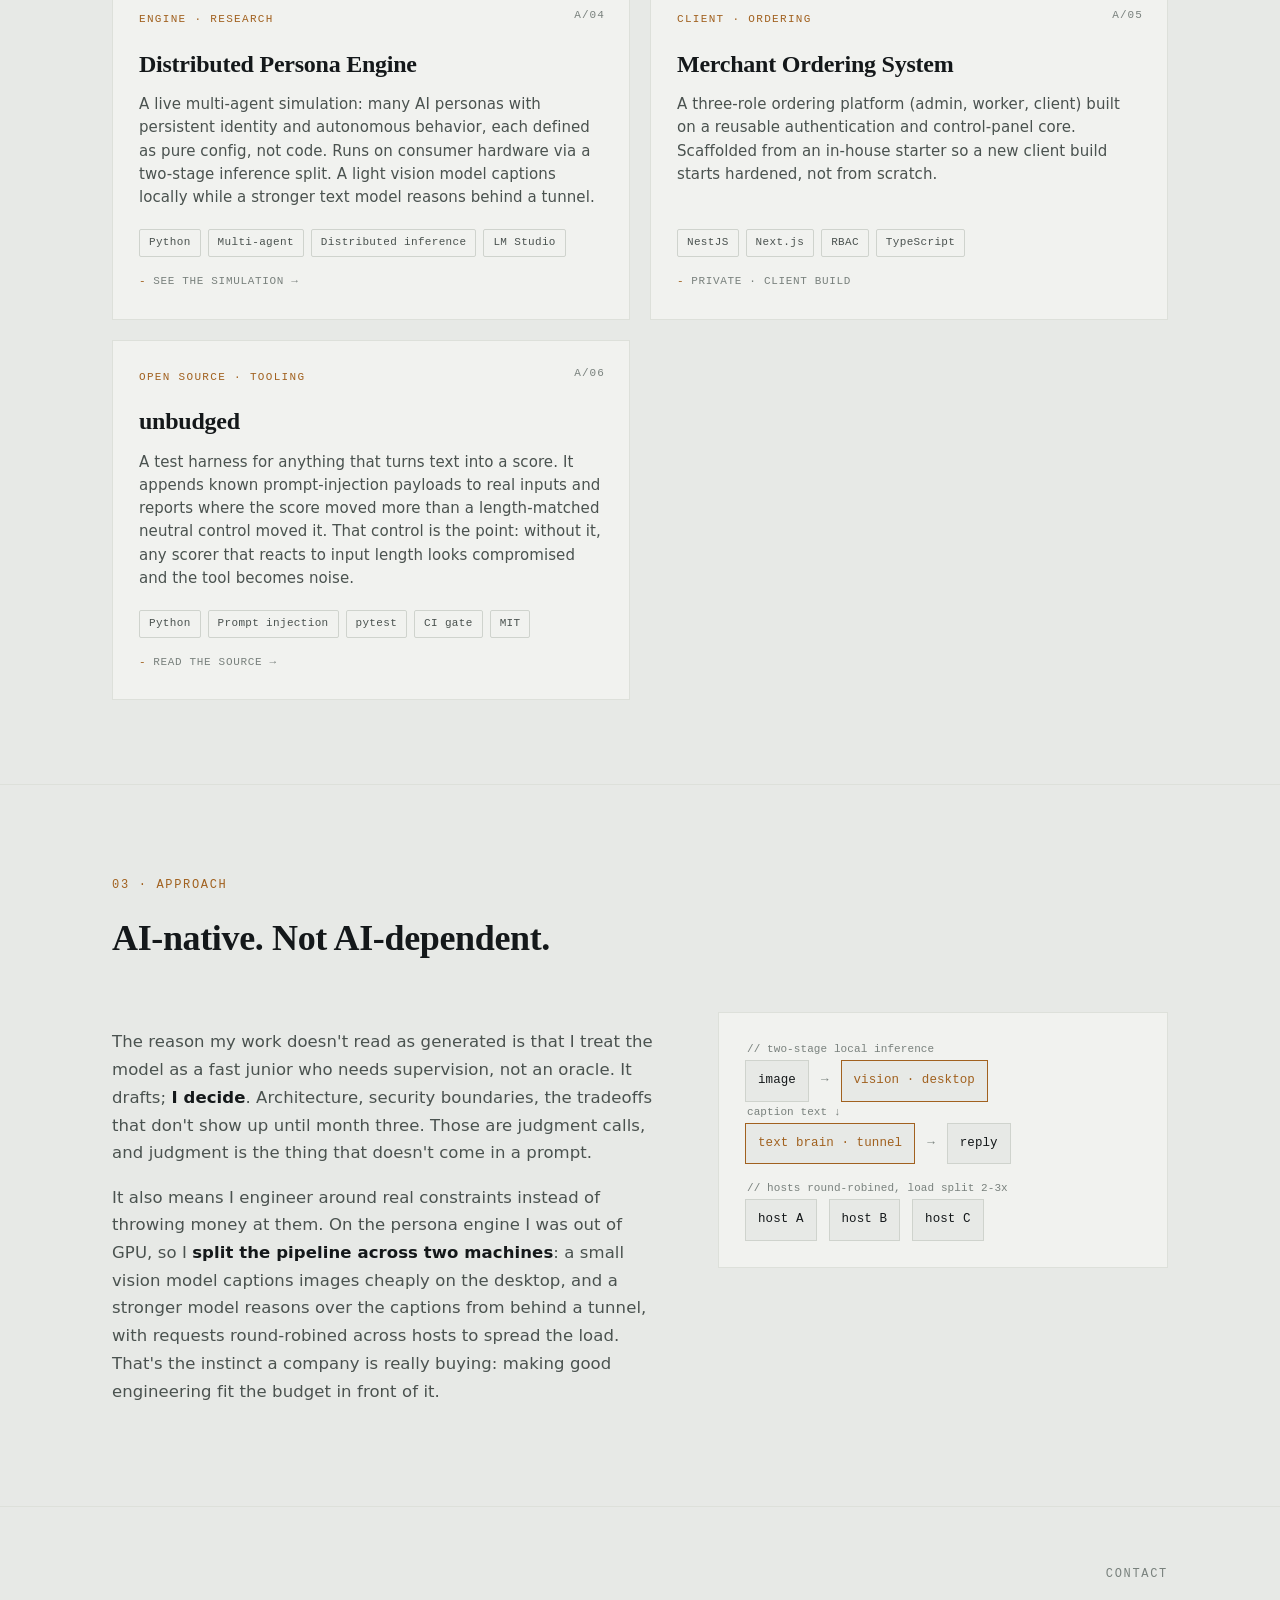
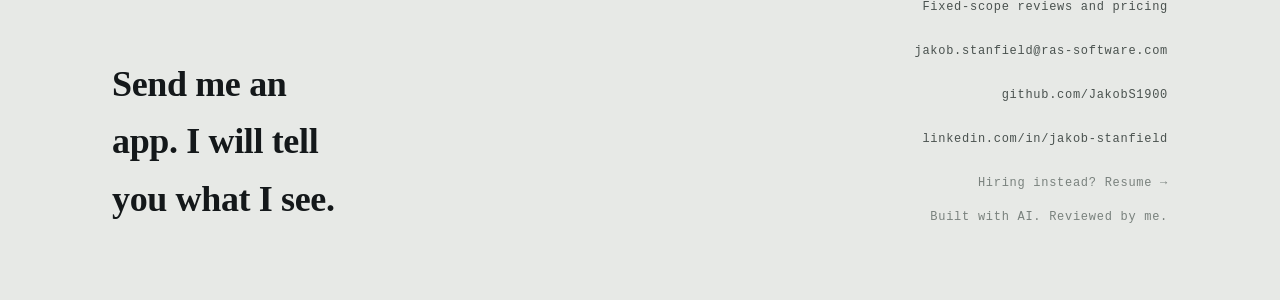
==== commit 84e4e65d: "Portfolio: a page for the people who would use it, not just read about it The case study is written " ====
--- a/index.html
+++ b/index.html
@@ -154,19 +154,35 @@
 
         <a class="card" href="storefront-builder.html">
           <span class="idx">A/02</span>
-          <div class="kind">Compiler · Source public</div>
+          <div class="kind">Compiler · Shipped · Source public</div>
           <h3>Storefront Builder</h3>
           <p>Artists sell commissions from Markdown paste sites and pay someone
             to write the Markdown. This makes it a compiler problem: blocks in,
             host-correct Markdown out, with a warning for every compromise. Zero
             runtime dependencies, golden-file tested, and every architecture
-            review committed beside the code.</p>
+            review committed beside the code. Now a signed Android release and a
+            live page it produced, on the host it was built for.</p>
           <div class="stack">
             <span class="chip">TypeScript</span><span class="chip">Zero deps</span>
             <span class="chip">Golden files</span><span class="chip">axe-core</span>
             <span class="chip">PWA</span><span class="chip">Android</span>
           </div>
           <span class="lock">Public source. Read the engine, the bugs it caught, and the feature I deleted &rarr;</span>
+        </a>
+
+        <a class="card" href="storefront-builder-app.html">
+          <span class="idx">A/02b</span>
+          <div class="kind">Product · Free · Android and web</div>
+          <h3>Storefront Builder, the app</h3>
+          <p>The same thing from the other side: what it is for, what it looks
+            like on a phone, and a whole shop it built and published to the real
+            host. No account, no upload, and nothing you write leaves the
+            device.</p>
+          <div class="stack">
+            <span class="chip">Android</span><span class="chip">Offline</span>
+            <span class="chip">No account</span><span class="chip">Signed release</span>
+          </div>
+          <span class="lock">Use it, or install it &rarr;</span>
         </a>
 
         <a class="card" href="clinical-platform.html">
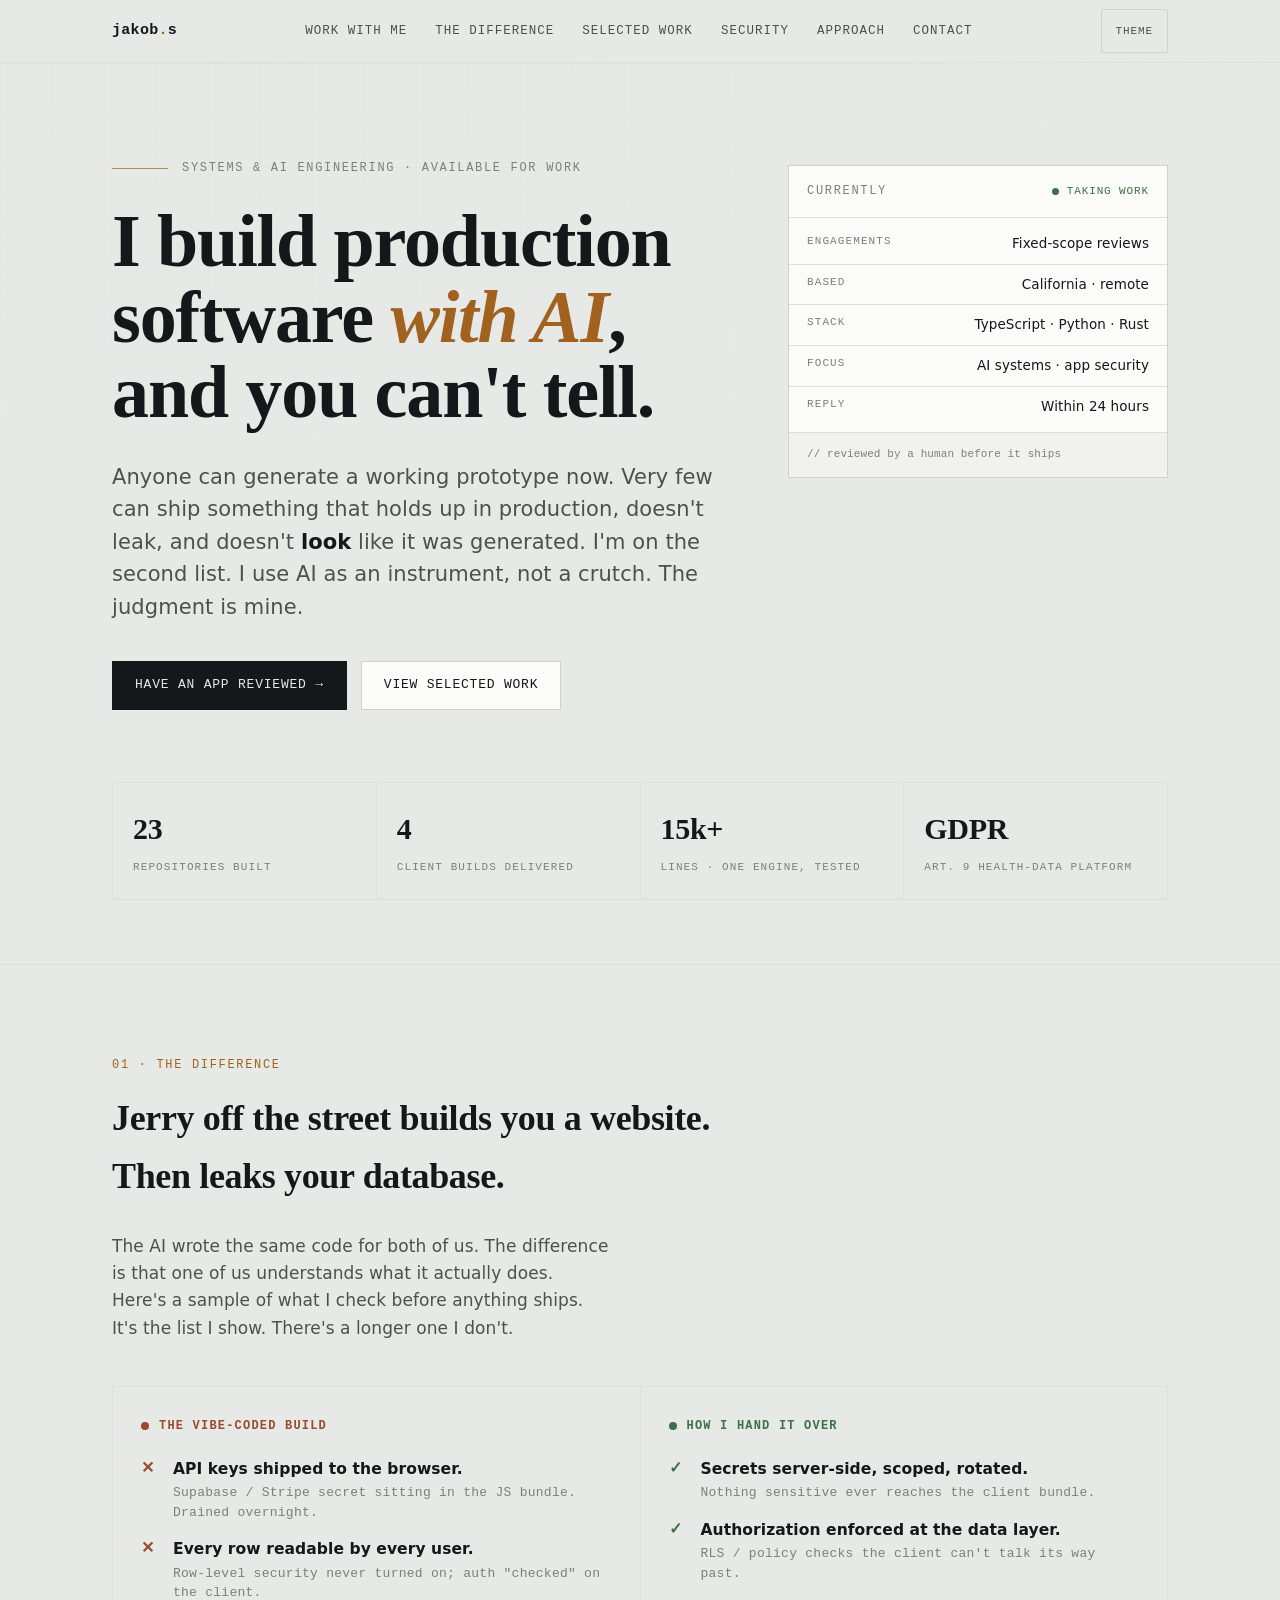
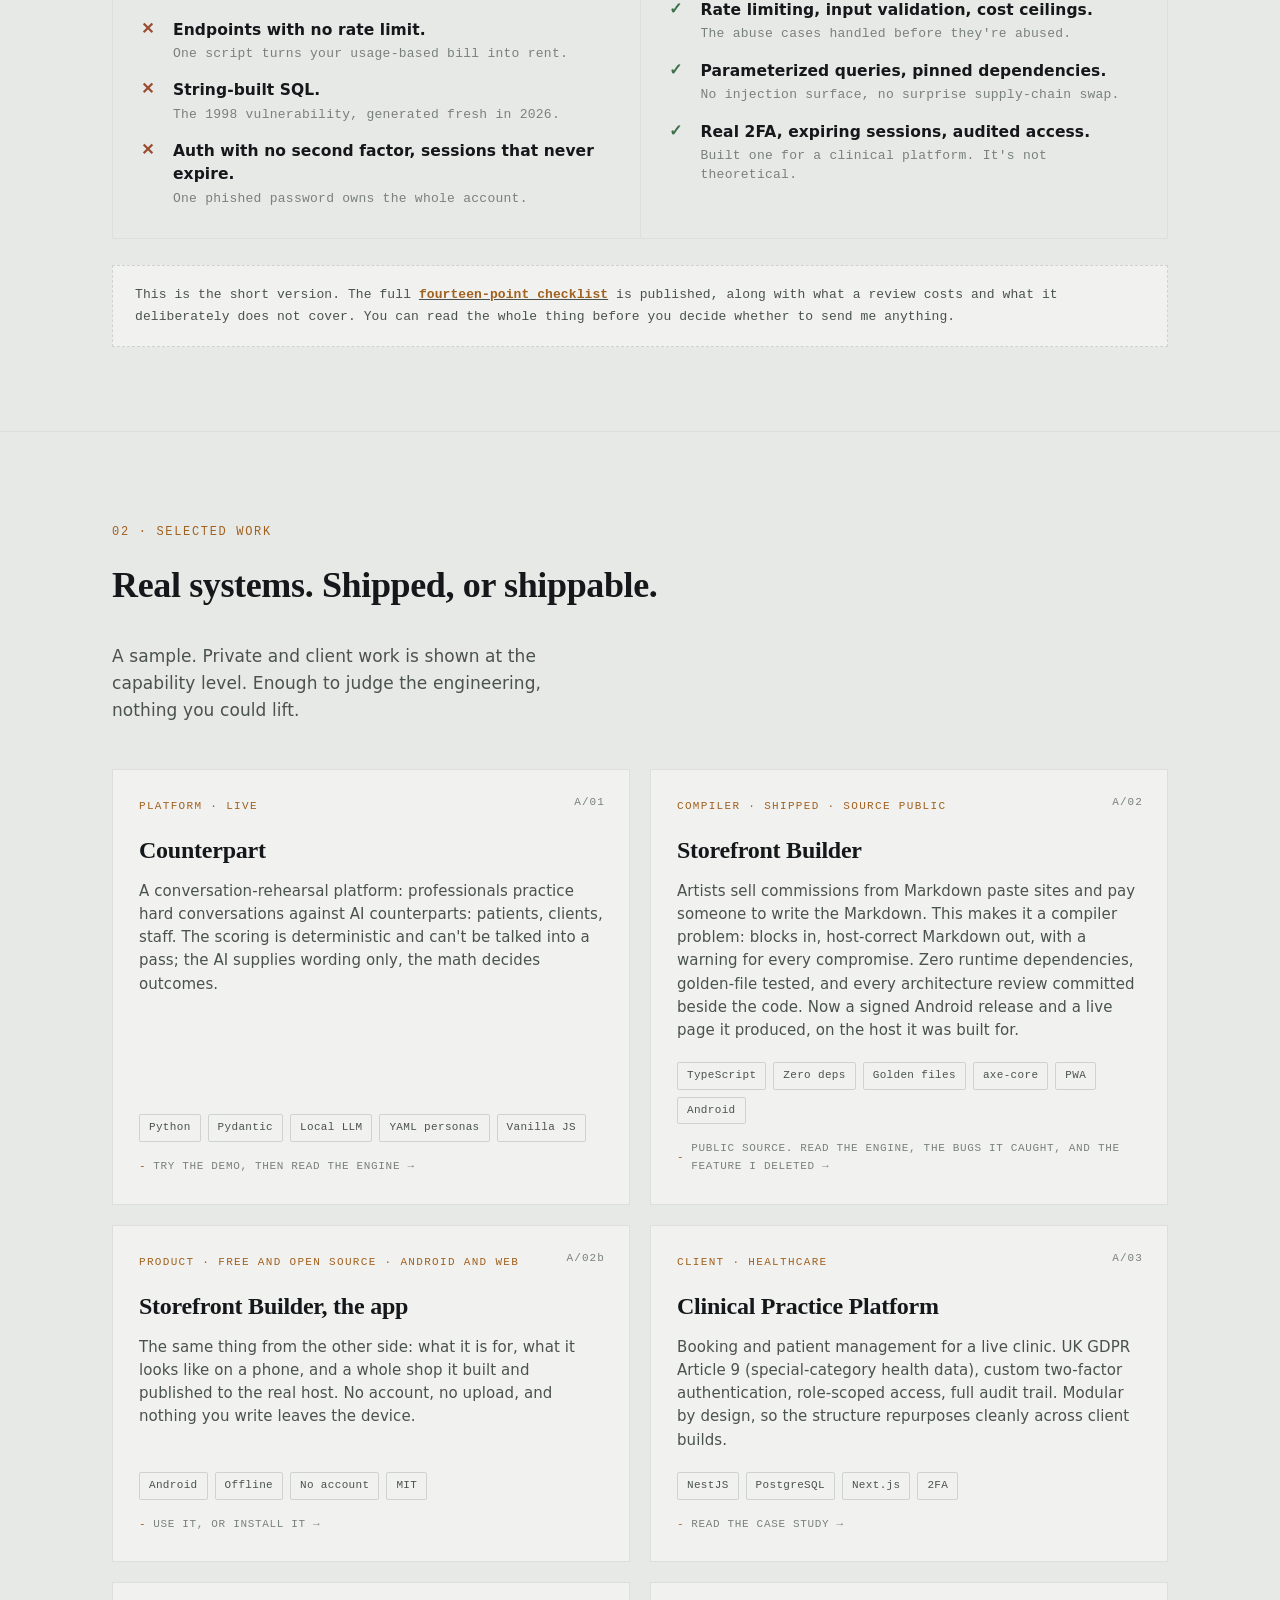
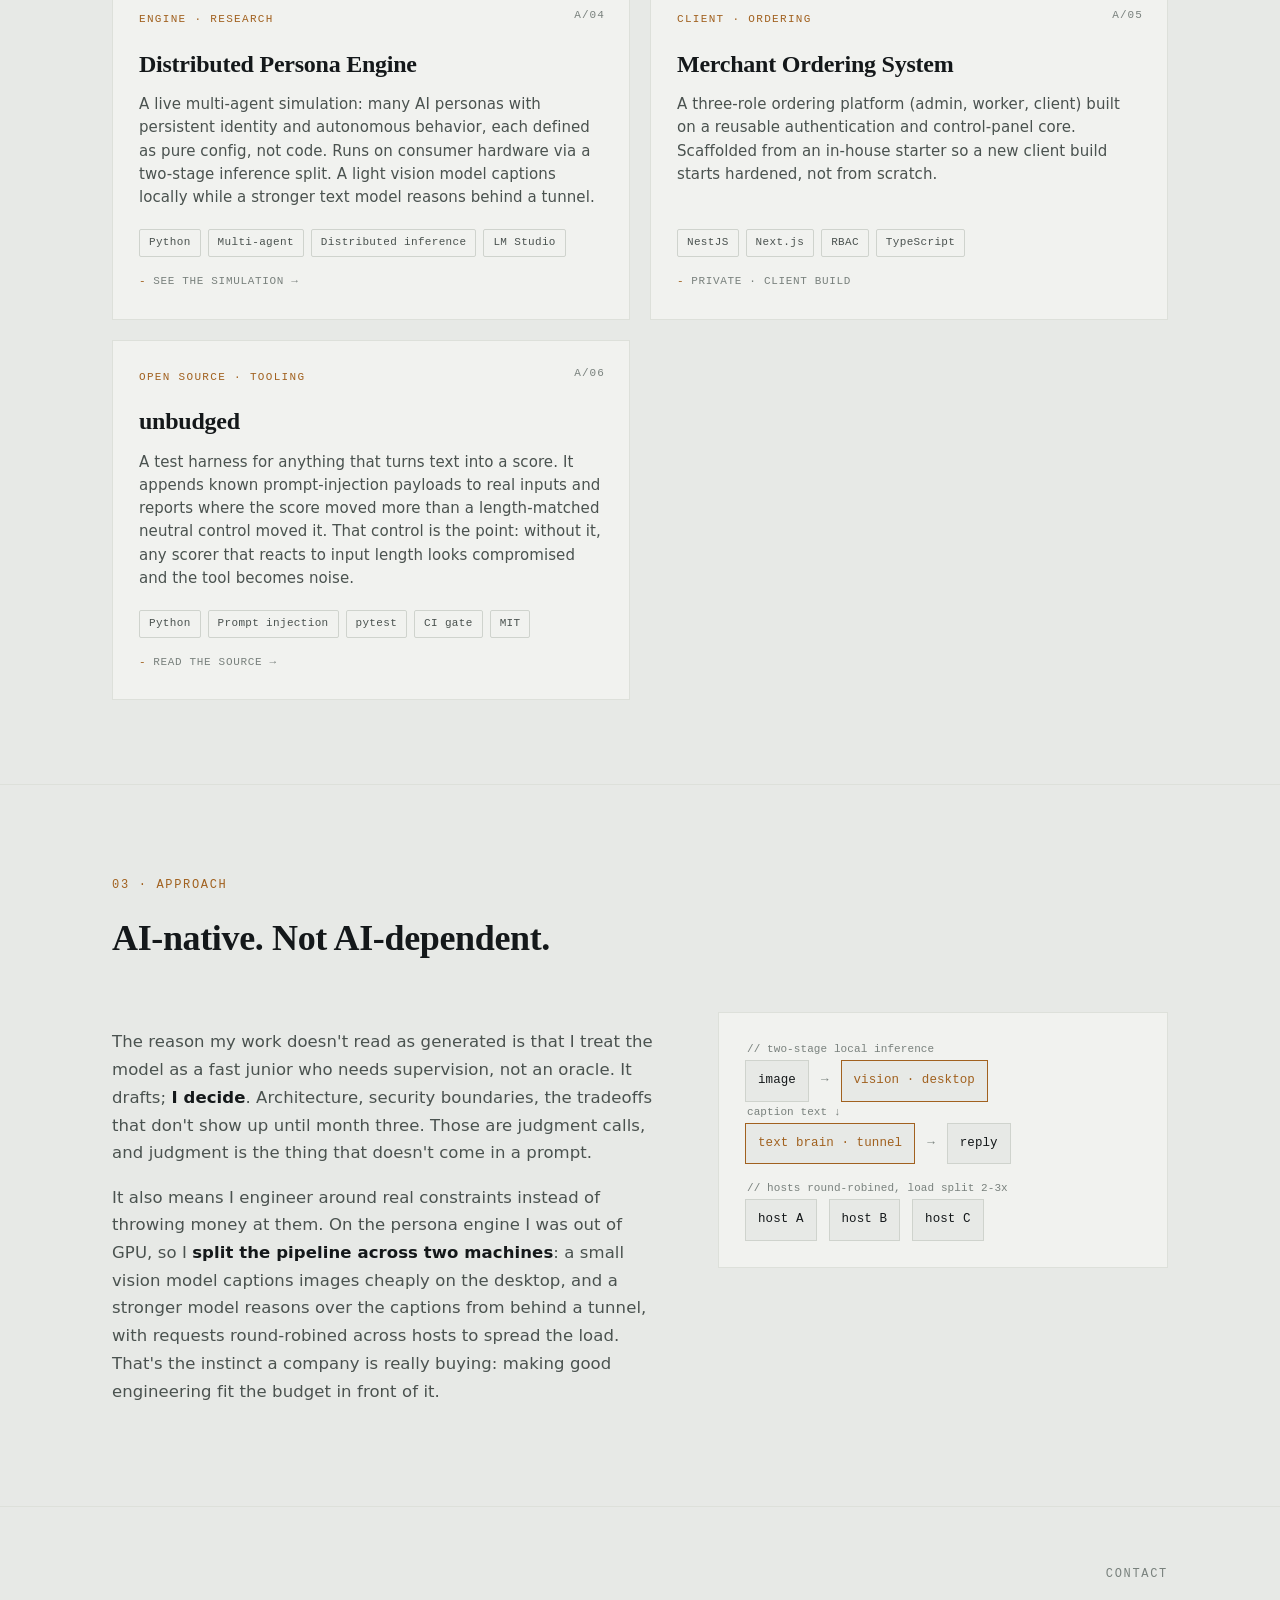
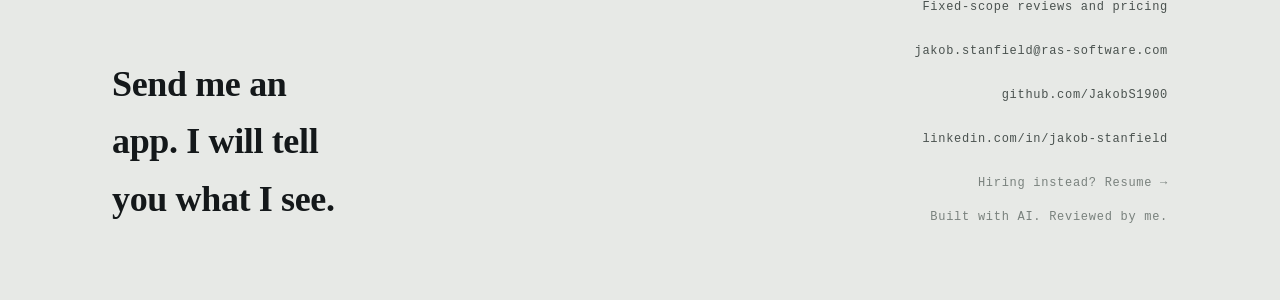
==== commit b164c2ad: "Portfolio: correct a cause I got wrong, and point at the example The case study said a stale bundler" ====
--- a/index.html
+++ b/index.html
@@ -172,7 +172,7 @@
 
         <a class="card" href="storefront-builder-app.html">
           <span class="idx">A/02b</span>
-          <div class="kind">Product · Free · Android and web</div>
+          <div class="kind">Product · Free and open source · Android and web</div>
           <h3>Storefront Builder, the app</h3>
           <p>The same thing from the other side: what it is for, what it looks
             like on a phone, and a whole shop it built and published to the real
@@ -180,7 +180,7 @@
             device.</p>
           <div class="stack">
             <span class="chip">Android</span><span class="chip">Offline</span>
-            <span class="chip">No account</span><span class="chip">Signed release</span>
+            <span class="chip">No account</span><span class="chip">MIT</span>
           </div>
           <span class="lock">Use it, or install it &rarr;</span>
         </a>
